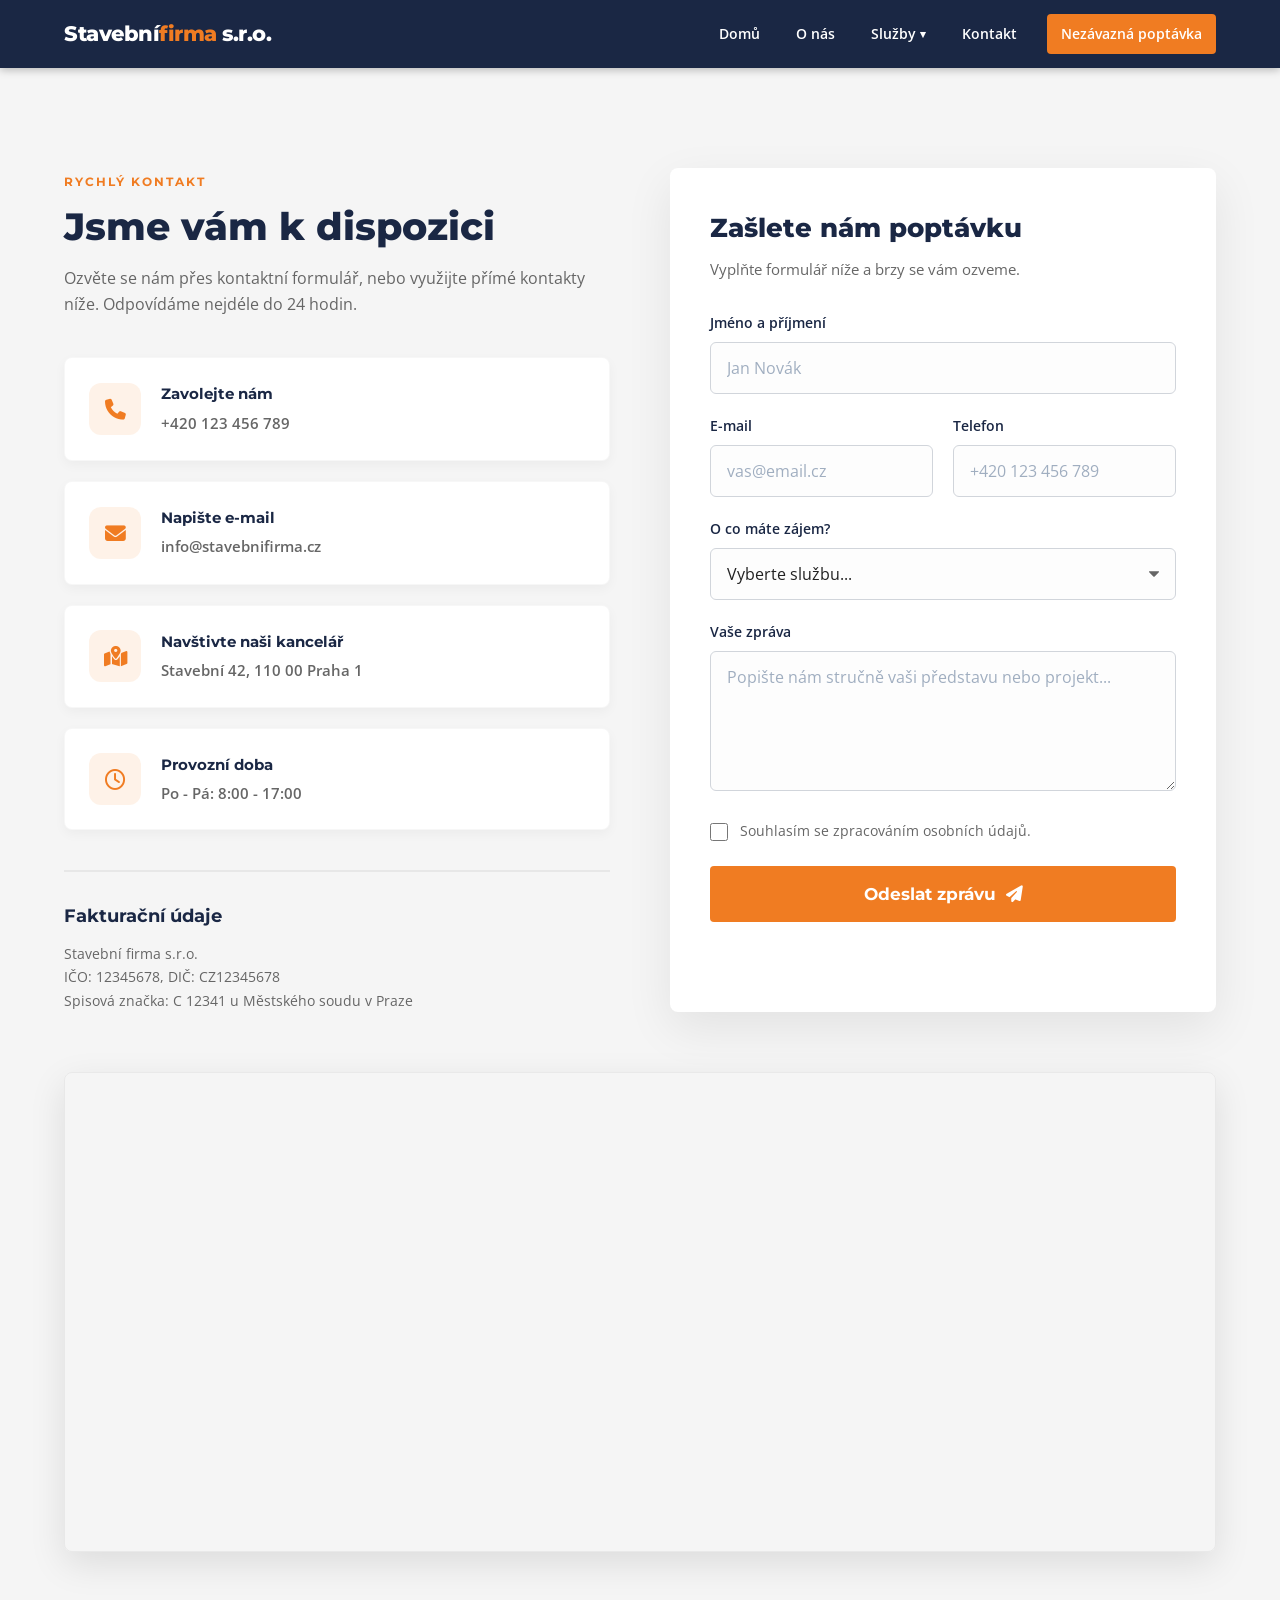
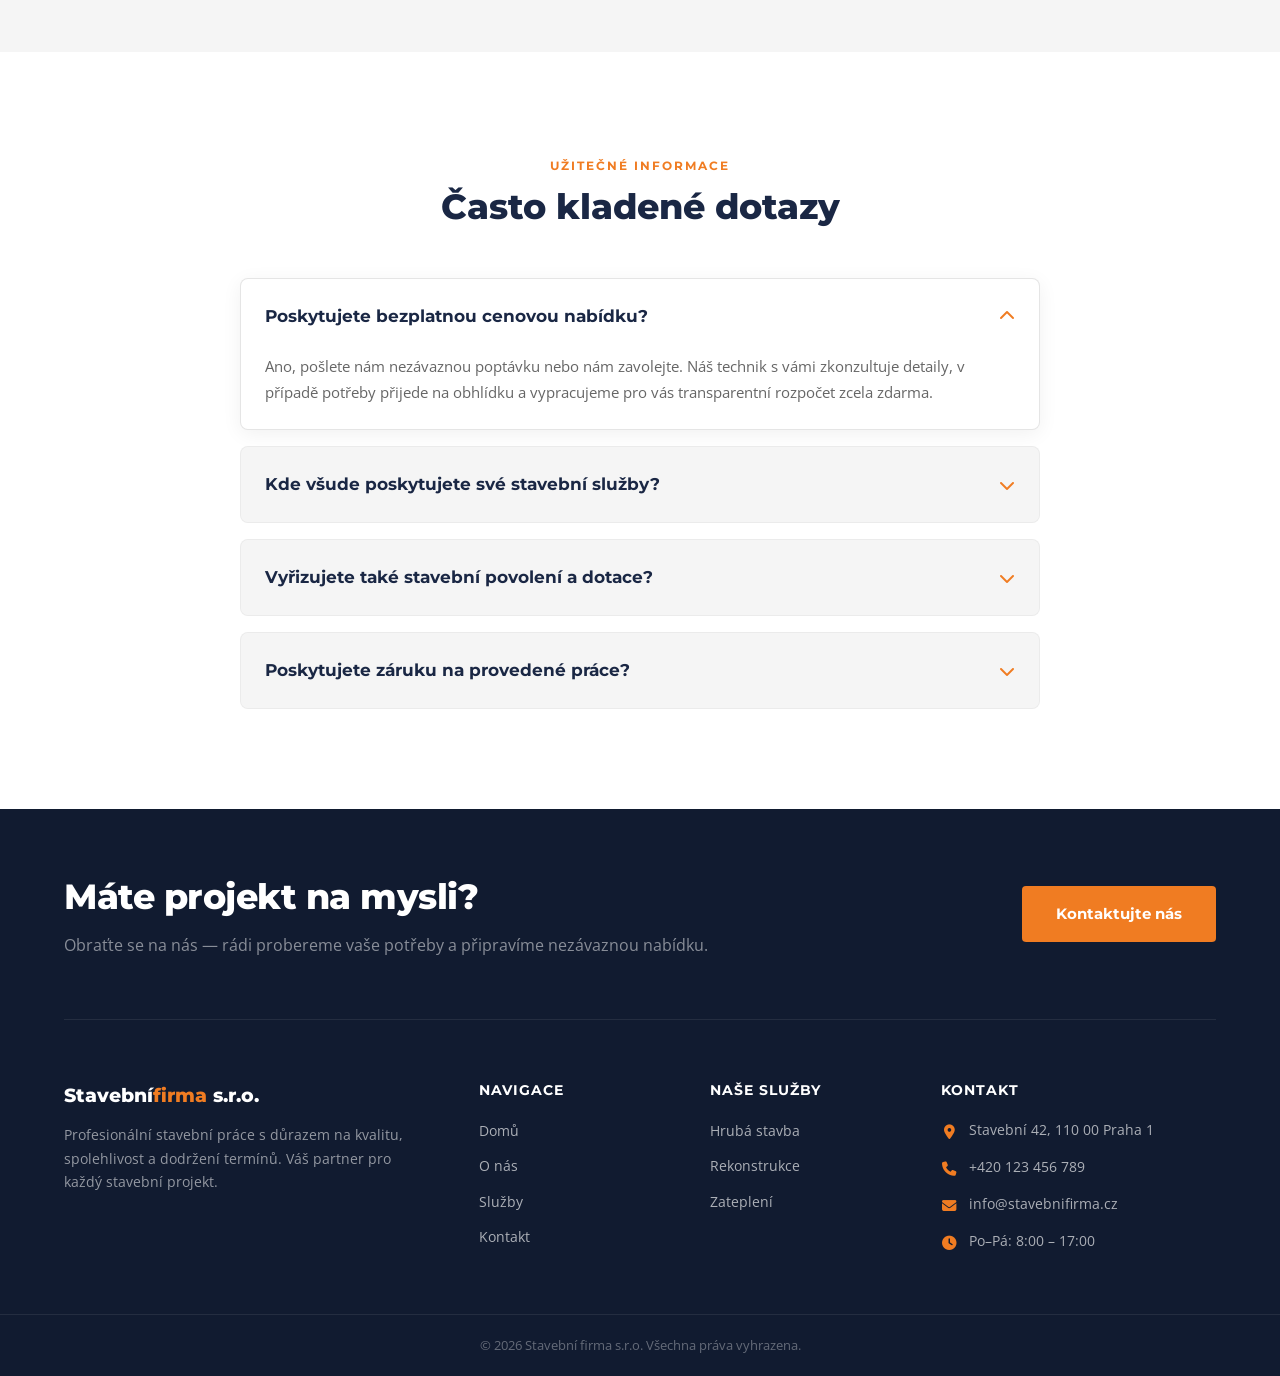
==== kontakt.html @ b1b1ef2f "first version" ====
<!DOCTYPE html>
<html lang="cs">

<head>
  <meta charset="UTF-8">
  <meta name="viewport" content="width=device-width, initial-scale=1.0">
  <title>Kontakt — Stavební firma s.r.o.</title>
  <link rel="stylesheet" href="https://cdnjs.cloudflare.com/ajax/libs/font-awesome/6.6.0/css/all.min.css">
  <link rel="stylesheet" href="https://api.ssps.cajthaml.eu/file/68f3df8a793bb6d00c5da848">
  <link rel="stylesheet" href="css/main.css">
  <link rel="stylesheet" href="css/navbar.css">
  <link rel="stylesheet" href="css/footer.css">
  <link rel="stylesheet" href="css/kontakt.css">
</head>

<body>

  <div id="navbar-placeholder"></div>


  <main>
    <section class="contact-section">
      <div class="container">
        <div class="contact-grid">

<div class="contact-info">
            <span class="section-label">Rychlý kontakt</span>
            <h2>Jsme vám k dispozici</h2>
            <p class="contact-desc">Ozvěte se nám přes kontaktní formulář, nebo využijte přímé kontakty níže. Odpovídáme nejdéle do 24 hodin.</p>
            
            <div class="contact-cards">
              <div class="contact-card">
                <div class="c-card-icon"><i class="fa-solid fa-phone"></i></div>
                <div class="c-card-text">
                  <h3>Zavolejte nám</h3>
                  <a href="tel:+420123456789">+420 123 456 789</a>
                </div>
              </div>
              
              <div class="contact-card">
                <div class="c-card-icon"><i class="fa-solid fa-envelope"></i></div>
                <div class="c-card-text">
                  <h3>Napište e-mail</h3>
                  <a href="mailto:info@stavebnifirma.cz">info@stavebnifirma.cz</a>
                </div>
              </div>
              
              <div class="contact-card">
                <div class="c-card-icon"><i class="fa-solid fa-map-location-dot"></i></div>
                <div class="c-card-text">
                  <h3>Navštivte naši kancelář</h3>
                  <p>Stavební 42, 110 00 Praha 1</p>
                </div>
              </div>
              
              <div class="contact-card">
                <div class="c-card-icon"><i class="fa-regular fa-clock"></i></div>
                <div class="c-card-text">
                  <h3>Provozní doba</h3>
                  <p>Po - Pá: 8:00 - 17:00</p>
                </div>
              </div>
            </div>

<div class="company-details">
              <h3>Fakturační údaje</h3>
              <p>Stavební firma s.r.o.</p>
              <p>IČO: 12345678, DIČ: CZ12345678</p>
              <p>Spisová značka: C 12341 u Městského soudu v Praze</p>
            </div>
          </div>

<div class="contact-form-wrap">
            <div class="form-header">
              <h3>Zašlete nám poptávku</h3>
              <p>Vyplňte formulář níže a brzy se vám ozveme.</p>
            </div>
            <form class="contact-form" action="#" method="POST">
              <div class="form-group">
                <label for="name">Jméno a příjmení</label>
                <input type="text" id="name" name="name" placeholder="Jan Novák" required>
              </div>
              
              <div class="form-row">
                <div class="form-group">
                  <label for="email">E-mail</label>
                  <input type="email" id="email" name="email" placeholder="vas@email.cz" required>
                </div>
                <div class="form-group">
                  <label for="phone">Telefon</label>
                  <input type="tel" id="phone" name="phone" placeholder="+420 123 456 789">
                </div>
              </div>
              
              <div class="form-group">
                <label for="service">O co máte zájem?</label>
                <select id="service" name="service" required>
                  <option value="" disabled selected>Vyberte službu...</option>
                  <option value="hruba-stavba">Hrubá stavba</option>
                  <option value="rekonstrukce">Rekonstrukce</option>
                  <option value="zatepleni">Zateplení nebo fasáda</option>
                  <option value="jine">Jiné / Dotaz</option>
                </select>
              </div>
              
              <div class="form-group">
                <label for="message">Vaše zpráva</label>
                <textarea id="message" name="message" rows="5" placeholder="Popište nám stručně vaši představu nebo projekt..." required></textarea>
              </div>
              
              <div class="form-checkbox">
                <input type="checkbox" id="gdpr" name="gdpr" required>
                <label for="gdpr">Souhlasím se zpracováním osobních údajů.</label>
              </div>
              
              <button type="submit" class="btn btn-accent btn-submit">
                Odeslat zprávu <i class="fa-solid fa-paper-plane"></i>
              </button>
            </form>
          </div>
          
        </div>
      </div>
    </section>

<section class="map-section">
      <div class="container container-map">
        <div class="map-wrap">
          <iframe 
            src="https://www.google.com/maps/embed?pb=!1m18!1m12!1m3!1d10237.18834854898!2d14.405739!3d50.087312!2m3!1f0!2f0!3f0!3m2!1i1024!2i768!4f13.1!3m3!1m2!1s0x470b94ef4f8c8997%3A0x42bfa2ab4f2e56ea!2sPraha%201!5e0!3m2!1scs!2scz!4v1700000000000!5m2!1scs!2scz" 
            allowfullscreen="" loading="lazy" referrerpolicy="no-referrer-when-downgrade" title="Sídlo společnosti na mapě">
          </iframe>
        </div>
      </div>
    </section>

<section class="faq-section bg-light">
      <div class="container">
        <div class="faq-header">
          <span class="section-label">Užitečné informace</span>
          <h2 class="section-title">Často kladené dotazy</h2>
        </div>
        
        <div class="faq-grid">
          <details class="faq-item" open>
            <summary class="faq-question">Poskytujete bezplatnou cenovou nabídku? <i class="fa-solid fa-chevron-down"></i></summary>
            <div class="faq-answer">
              <p>Ano, pošlete nám nezávaznou poptávku nebo nám zavolejte. Náš technik s vámi zkonzultuje detaily, v případě potřeby přijede na obhlídku a vypracujeme pro vás transparentní rozpočet zcela zdarma.</p>
            </div>
          </details>
          
          <details class="faq-item">
            <summary class="faq-question">Kde všude poskytujete své stavební služby? <i class="fa-solid fa-chevron-down"></i></summary>
            <div class="faq-answer">
              <p>I když máme sídlo na Praze 1, naše stavební čety působí primárně ve Středočeském kraji a Praze. U větších projektů, jako jsou kompletní hrubé stavby a velké rekonstrukce, však dojíždíme po celé České republice.</p>
            </div>
          </details>
          
          <details class="faq-item">
            <summary class="faq-question">Vyřizujete také stavební povolení a dotace? <i class="fa-solid fa-chevron-down"></i></summary>
            <div class="faq-answer">
              <p>Zaměřujeme se primárně na samotnou realizaci staveb. Můžeme vás však doporučit na naše prověřené partnery, kteří se specializují na projektovou dokumentaci a vyřizování dotací (jako je Nová zelená úsporám).</p>
            </div>
          </details>
          
          <details class="faq-item">
            <summary class="faq-question">Poskytujete záruku na provedené práce? <i class="fa-solid fa-chevron-down"></i></summary>
            <div class="faq-answer">
              <p>Samozřejmě. Na všechny naše stavební práce poskytujeme plnou záruku v souladu s platnou legislativou a uzavřenou smlouvou o dílo. U vybraných materiálů a systémů platí prodloužená záruka přímo od výrobců.</p>
            </div>
          </details>
        </div>
      </div>
    </section>
  </main>

  <div id="footer-placeholder"></div>

  <script src="js/components.js"></script>
</body>

</html>
---- css/main.css ----
@import url('https://fonts.googleapis.com/css2?family=Montserrat:wght@700;800&family=Open+Sans:wght@400;600&display=swap');

:root {
  --color-primary:       #1a2744;
  --color-primary-light: #243660;
  --color-accent:        #f07c22;
  --color-accent-hover:  #d96a10;
  --color-bg:            #f5f5f5;
  --color-bg-dark:       #111b30;
  --color-text:          #222222;
  --color-text-muted:    #666666;
  --color-white:         #ffffff;

  --font-heading: 'Montserrat', sans-serif;
  --font-body:    'Open Sans', sans-serif;

  --radius-sm:  4px;
  --radius:     8px;
  --shadow:     0 2px 16px rgba(0,0,0,0.10);
  --transition: 0.2s ease;

  --container:       1200px;
  --section-padding: 80px 0;
}

*, *::before, *::after { box-sizing: border-box; margin: 0; padding: 0; }

html { scroll-behavior: smooth; }

body {
  font-family: var(--font-body);
  font-size: 16px;
  line-height: 1.6;
  color: var(--color-text);
  background: var(--color-bg);
}

img { max-width: 100%; display: block; }
a   { color: inherit; text-decoration: none; }
ul  { list-style: none; }

.container {
  width: 100%;
  max-width: var(--container);
  margin-inline: auto;
  padding-inline: 24px;
}

.section { padding: var(--section-padding); }

.section-label {
  display: inline-block;
  font-family: var(--font-heading);
  font-size: 0.78rem;
  font-weight: 700;
  letter-spacing: 2px;
  text-transform: uppercase;
  color: var(--color-accent);
  margin-bottom: 10px;
}

.section-title {
  font-family: var(--font-heading);
  font-size: clamp(1.6rem, 3vw, 2.2rem);
  font-weight: 800;
  color: var(--color-primary);
  margin-bottom: 12px;
  line-height: 1.2;
}

.section-subtitle {
  color: var(--color-text-muted);
  max-width: 600px;
  margin-bottom: 48px;
  line-height: 1.7;
}

.btn {
  display: inline-block;
  padding: 14px 32px;
  border-radius: var(--radius-sm);
  font-family: var(--font-heading);
  font-size: 0.95rem;
  font-weight: 700;
  cursor: pointer;
  transition: background var(--transition), color var(--transition), border-color var(--transition), transform var(--transition);
  border: 2px solid transparent;
}
.btn:hover { transform: translateY(-1px); }

.btn-accent {
  background: var(--color-accent);
  color: var(--color-white);
}
.btn-accent:hover { background: var(--color-accent-hover); }

.btn-outline {
  background: transparent;
  border-color: var(--color-white);
  color: var(--color-white);
}
.btn-outline:hover {
  background: var(--color-white);
  color: var(--color-primary);
}

.btn-outline-dark {
  background: transparent;
  border-color: var(--color-primary);
  color: var(--color-primary);
}
.btn-outline-dark:hover {
  background: var(--color-primary);
  color: var(--color-white);
}
---- css/navbar.css ----
.navbar {
  position: sticky;
  top: 0;
  z-index: 1000;
  background: var(--color-primary);
  box-shadow: 0 2px 8px rgba(0, 0, 0, 0.25);
}

.navbar-inner {
  display: flex;
  align-items: center;
  justify-content: space-between;
  height: 68px;
}

.nav-logo {
  font-family: var(--font-heading);
  font-size: 1.3rem;
  font-weight: 800;
  color: var(--color-white);
  letter-spacing: -0.5px;
}

.nav-logo span {
  color: var(--color-accent);
}

.nav-links {
  display: flex;
  align-items: center;
  gap: 8px;
}

.nav-links>li>a {
  color: var(--color-white);
  font-size: 0.9rem;
  font-weight: 600;
  padding: 8px 14px;
  border-radius: var(--radius-sm);
  transition: color var(--transition);
}

.nav-links>li>a:hover,
.nav-links>li>a.active {
  color: var(--color-accent);
}

.btn-nav-cta {
  display: inline-block;
  background: var(--color-accent);
  color: var(--color-white);
  padding: 10px 22px;
  border-radius: var(--radius-sm);
  font-size: 0.85rem;
  font-weight: 700;
  margin-left: 8px;
  transition: all var(--transition);
  text-align: center;
}

.btn-nav-cta:hover {
  background: var(--color-accent-hover);
  transform: translateY(-1px);
  color: var(--color-white) !important;
}

.nav-dropdown {
  position: relative;
}

.nav-dropdown>a {
  display: flex;
  align-items: center;
  gap: 4px;
}

.nav-dropdown>a::after {
  content: '▾';
  font-size: 0.7rem;
  transition: transform var(--transition);
}

.nav-dropdown:hover>a::after {
  transform: rotate(180deg);
}

.dropdown-menu {
  position: absolute;
  top: calc(100% + 8px);
  left: 0;
  min-width: 200px;
  background: var(--color-primary-light);
  border-radius: var(--radius);
  box-shadow: var(--shadow);
  opacity: 0;
  visibility: hidden;
  transform: translateY(-8px);
  transition: opacity var(--transition), transform var(--transition), visibility var(--transition);
  overflow: hidden;
  list-style: none;
  padding: 0;
  margin: 0;
}

.nav-dropdown:hover .dropdown-menu {
  opacity: 1;
  visibility: visible;
  transform: translateY(0);
}

.dropdown-menu li {
  list-style: none;
}

.dropdown-menu a {
  display: block;
  padding: 12px 20px;
  border-bottom: 1px solid rgba(255, 255, 255, 0.07);
  font-size: 0.88rem;
  color: var(--color-white);
  transition: background var(--transition), color var(--transition);
}

.dropdown-menu li:last-child a {
  border-bottom: none;
}

.dropdown-menu a:hover {
  color: var(--color-accent);
}

.nav-toggle {
  display: none;
  flex-direction: column;
  justify-content: center;
  gap: 5px;
  width: 40px;
  height: 40px;
  background: none;
  border: none;
  cursor: pointer;
  padding: 4px;
}

.nav-toggle span {
  display: block;
  height: 2px;
  background: var(--color-white);
  border-radius: 2px;
  transition: transform var(--transition), opacity var(--transition);
}

@media (max-width: 768px) {
  .nav-toggle {
    display: flex;
  }

  .nav-links {
    display: none;
    position: absolute;
    top: 68px;
    left: 0;
    width: 100%;
    background: var(--color-primary-light);
    flex-direction: column;
    align-items: stretch;
    gap: 0;
    padding: 8px 0 16px;
    box-shadow: 0 4px 16px rgba(0, 0, 0, 0.2);
  }

  .nav-links.open {
    display: flex;
  }

  .nav-links>li>a {
    padding: 12px 24px;
    border-radius: 0;
    font-weight: 400;
    font-size: 0.9rem;
    display: block;
  }

  .nav-dropdown>a::after {
    display: none;
  }

  .nav-dropdown .dropdown-menu {
    position: static;
    opacity: 1;
    visibility: visible;
    transform: none;
    box-shadow: none;
    background: transparent;
    border-radius: 0;
    display: block;
  }

  .nav-dropdown .dropdown-menu a {
    padding: 12px 24px;
    font-weight: 400;
    font-size: 0.9rem;
    border-bottom: none;
    display: block;
  }

.nav-cta-li {
    padding: 16px 24px;
  }

  .btn-nav-cta {
    margin-left: 0;
    display: block;
    width: 100%;
    padding: 14px;
  }
}
---- css/footer.css ----
.footer {
  background: var(--color-bg-dark);
  color: rgba(255, 255, 255, 0.8);
  padding: 0;
  
}

.footer-cta {
  display: flex;
  align-items: center;
  justify-content: space-between;
  gap: 40px;
  padding: 60px 0;
  border-bottom: 1px solid rgba(255, 255, 255, 0.08);
  margin-bottom: 60px;
}

.footer-cta .cta-text h2 {
  font-family: var(--font-heading);
  font-size: clamp(1.5rem, 3.5vw, 2.2rem);
  font-weight: 800;
  color: var(--color-white);
  margin-bottom: 8px;
  letter-spacing: -0.5px;
}

.footer-cta .cta-text p {
  color: rgba(255, 255, 255, 0.5);
  font-size: 1rem;
}

.footer-grid {
  display: grid;
  grid-template-columns: 2fr 1fr 1fr 1.5fr;
  gap: 48px;
  padding-bottom: 48px;
}

.footer-logo {
  font-family: var(--font-heading);
  font-size: 1.2rem;
  font-weight: 800;
  color: var(--color-white);
  margin-bottom: 12px;
}

.footer-logo span {
  color: var(--color-accent);
}

.footer-tagline {
  font-size: 0.88rem;
  line-height: 1.7;
  color: rgba(255, 255, 255, 0.55);
}

.footer-col h4 {
  font-family: var(--font-heading);
  font-size: 0.85rem;
  font-weight: 700;
  text-transform: uppercase;
  letter-spacing: 1px;
  color: var(--color-white);
  margin-bottom: 16px;
}

.footer-col ul {
  display: flex;
  flex-direction: column;
  gap: 10px;
  list-style: none;
  padding: 0;
  margin: 0;
}

.footer-col ul a {
  font-size: 0.9rem;
  color: rgba(255, 255, 255, 0.65);
  transition: color var(--transition);
}

.footer-col ul a:hover {
  color: var(--color-accent);
}

.footer-contact-item {
  display: flex;
  align-items: flex-start;
  gap: 12px;
  font-size: 0.9rem;
  color: rgba(255, 255, 255, 0.65);
  margin-bottom: 12px;
}

.footer-contact-item .icon {
  color: var(--color-accent);
  flex-shrink: 0;
  width: 16px;
  text-align: center;
  margin-top: 2px;
}

.footer-bottom {
  border-top: 1px solid rgba(255, 255, 255, 0.08);
  padding: 20px 0;
  text-align: center;
  font-size: 0.82rem;
  color: rgba(255, 255, 255, 0.35);
}

@media (max-width: 900px) {
  .footer-grid {
    grid-template-columns: 1fr 1fr;
    gap: 32px;
  }

  .footer-cta {
    flex-direction: column;
    align-items: flex-start;
    gap: 32px;
    padding: 48px 0;
    margin-bottom: 48px;
  }
}

@media (max-width: 480px) {
  .footer-grid {
    grid-template-columns: 1fr;
    gap: 24px;
  }
}
---- css/kontakt.css ----
.bg-light {
  background: var(--color-bg);
}

.contact-section {
  padding: 100px 0 60px 0;
  background: var(--color-bg);
}

.contact-grid {
  display: grid;
  grid-template-columns: 1fr 1fr;
  gap: 60px;
}

.contact-info .section-label {
  display: inline-block;
  margin-bottom: 12px;
}

.contact-info h2 {
  font-family: var(--font-heading);
  font-size: clamp(1.8rem, 3vw, 2.4rem);
  font-weight: 800;
  color: var(--color-primary);
  margin-bottom: 16px;
  line-height: 1.2;
}

.contact-desc {
  color: var(--color-text-muted);
  font-size: 1rem;
  line-height: 1.6;
  margin-bottom: 40px;
}

.contact-cards {
  display: grid;
  grid-template-columns: 1fr;
  gap: 20px;
  margin-bottom: 40px;
}

.contact-card {
  background: var(--color-white);
  padding: 24px;
  border-radius: var(--radius);
  display: flex;
  align-items: center;
  gap: 20px;
  box-shadow: 0 4px 12px rgba(0,0,0,0.04);
  border: 1px solid rgba(0,0,0,0.03);
  transition: transform 0.3s ease, box-shadow 0.3s ease;
}

.contact-card:hover {
  transform: translateY(-4px);
  box-shadow: 0 16px 32px rgba(0,0,0,0.08);
}

.c-card-icon {
  width: 52px;
  height: 52px;
  min-width: 52px;
  background: rgba(240, 124, 34, 0.1);
  border-radius: 12px;
  display: flex;
  align-items: center;
  justify-content: center;
  color: var(--color-accent);
  font-size: 1.3rem;
}

.c-card-text h3 {
  font-family: var(--font-heading);
  font-size: 0.95rem;
  font-weight: 700;
  color: var(--color-primary);
  margin-bottom: 4px;
}

.c-card-text p, .c-card-text a {
  font-size: 0.95rem;
  color: var(--color-text-muted);
  font-weight: 600;
  transition: color var(--transition);
}

.c-card-text a:hover {
  color: var(--color-accent);
}

.company-details {
  border-top: 2px solid rgba(0,0,0,0.06);
  padding-top: 30px;
}

.company-details h3 {
  font-family: var(--font-heading);
  font-size: 1.1rem;
  font-weight: 700;
  color: var(--color-primary);
  margin-bottom: 12px;
}

.company-details p {
  color: var(--color-text-muted);
  font-size: 0.9rem;
  line-height: 1.6;
}

.contact-form-wrap {
  background: var(--color-white);
  padding: 40px;
  border-radius: var(--radius);
  box-shadow: 0 16px 48px rgba(0,0,0,0.08);
}

.form-header {
  margin-bottom: 30px;
}

.form-header h3 {
  font-family: var(--font-heading);
  font-size: 1.6rem;
  font-weight: 800;
  color: var(--color-primary);
  margin-bottom: 8px;
}

.form-header p {
  color: var(--color-text-muted);
  font-size: 0.95rem;
}

.form-group {
  margin-bottom: 20px;
}

.form-row {
  display: grid;
  grid-template-columns: 1fr 1fr;
  gap: 20px;
}

label {
  display: block;
  font-weight: 600;
  font-size: 0.9rem;
  color: var(--color-primary);
  margin-bottom: 8px;
}

input[type="text"],
input[type="email"],
input[type="tel"],
select,
textarea {
  width: 100%;
  padding: 14px 16px;
  border: 1px solid #d1d5db;
  border-radius: 6px;
  font-family: var(--font-body);
  font-size: 1rem;
  color: var(--color-text);
  background: #fdfdfd;
  transition: border-color var(--transition), box-shadow var(--transition);
}

input:focus,
select:focus,
textarea:focus {
  outline: none;
  border-color: var(--color-accent);
  box-shadow: 0 0 0 4px rgba(240, 124, 34, 0.15);
  background: var(--color-white);
}

select {
  cursor: pointer;
  appearance: none;
  background-image: url("data:image/svg+xml;charset=US-ASCII,%3Csvg%20xmlns%3D%22http%3A%2F%2Fwww.w3.org%2F2000%2Fsvg%22%20width%3D%22292.4%22%20height%3D%22292.4%22%3E%3Cpath%20fill%3D%22%23666666%22%20d%3D%22M287%2069.4a17.6%2017.6%200%200%200-13-5.4H18.4c-5%200-9.3%201.8-12.9%205.4A17.6%2017.6%200%200%200%200%2082.2c0%205%201.8%209.3%205.4%2012.9l128%20127.9c3.6%203.6%207.8%205.4%2012.8%205.4s9.2-1.8%2012.8-5.4L287%2095c3.5-3.5%205.4-7.8%205.4-12.8%200-5-1.9-9.2-5.5-12.8z%22%2F%3E%3C%2Fsvg%3E");
  background-repeat: no-repeat;
  background-position: right 16px top 50%;
  background-size: 10px auto;
}

textarea {
  resize: vertical;
}

::placeholder {
  color: #a0aec0;
}

.form-checkbox {
  display: flex;
  align-items: flex-start;
  gap: 12px;
  margin-bottom: 24px;
}

.form-checkbox input[type="checkbox"] {
  margin-top: 4px;
  width: 18px;
  height: 18px;
  accent-color: var(--color-accent);
  cursor: pointer;
}

.form-checkbox label {
  font-weight: 400;
  font-size: 0.9rem;
  color: var(--color-text-muted);
  cursor: pointer;
  margin-bottom: 0;
}

.btn-submit {
  width: 100%;
  display: flex;
  justify-content: center;
  align-items: center;
  gap: 10px;
  font-size: 1.05rem;
  padding: 16px;
}

@media (max-width: 900px) {
  .contact-grid {
    grid-template-columns: 1fr;
    gap: 40px;
  }
}

@media (max-width: 600px) {
  .form-row {
    grid-template-columns: 1fr;
  }
  
  .contact-form-wrap {
    padding: 30px 20px;
  }
}

.map-section {
  padding-bottom: 100px;
  background: var(--color-bg);
}

.map-wrap {
  width: 100%;
  height: 480px;
  border-radius: var(--radius);
  overflow: hidden;
  box-shadow: 0 12px 36px rgba(0,0,0,0.1);
  border: 1px solid rgba(0,0,0,0.05);
}

.map-wrap iframe {
  width: 100%;
  height: 100%;
  border: none;
  display: block;
}

.faq-section {
  padding: 100px 0;
  background: var(--color-white);
}

.faq-header {
  text-align: center;
  margin-bottom: 50px;
}

.faq-grid {
  max-width: 800px;
  margin: 0 auto;
  display: flex;
  flex-direction: column;
  gap: 16px;
}

.faq-item {
  background: var(--color-bg);
  border-radius: var(--radius);
  border: 1px solid rgba(0,0,0,0.04);
  overflow: hidden;
  transition: background 0.3s ease;
}

.faq-question {
  display: flex;
  justify-content: space-between;
  align-items: center;
  padding: 24px;
  font-family: var(--font-heading);
  font-weight: 700;
  font-size: 1.05rem;
  color: var(--color-primary);
  cursor: pointer;
  list-style: none; 
  user-select: none;
}

.faq-question::-webkit-details-marker {
  display: none;
}

.faq-question i {
  color: var(--color-accent);
  transition: transform 0.3s ease;
  font-size: 1rem;
}

.faq-item[open] .faq-question i {
  transform: rotate(180deg);
}

.faq-item[open] {
  background: var(--color-white);
  box-shadow: 0 4px 20px rgba(0,0,0,0.06);
  border-color: rgba(0,0,0,0.1);
}

.faq-answer {
  padding: 0 24px 24px 24px;
  color: var(--color-text-muted);
  line-height: 1.7;
  font-size: 0.95rem;
  animation: fadeIn 0.4s ease;
}

@keyframes fadeIn {
  from { opacity: 0; transform: translateY(-5px); }
  to { opacity: 1; transform: translateY(0); }
}
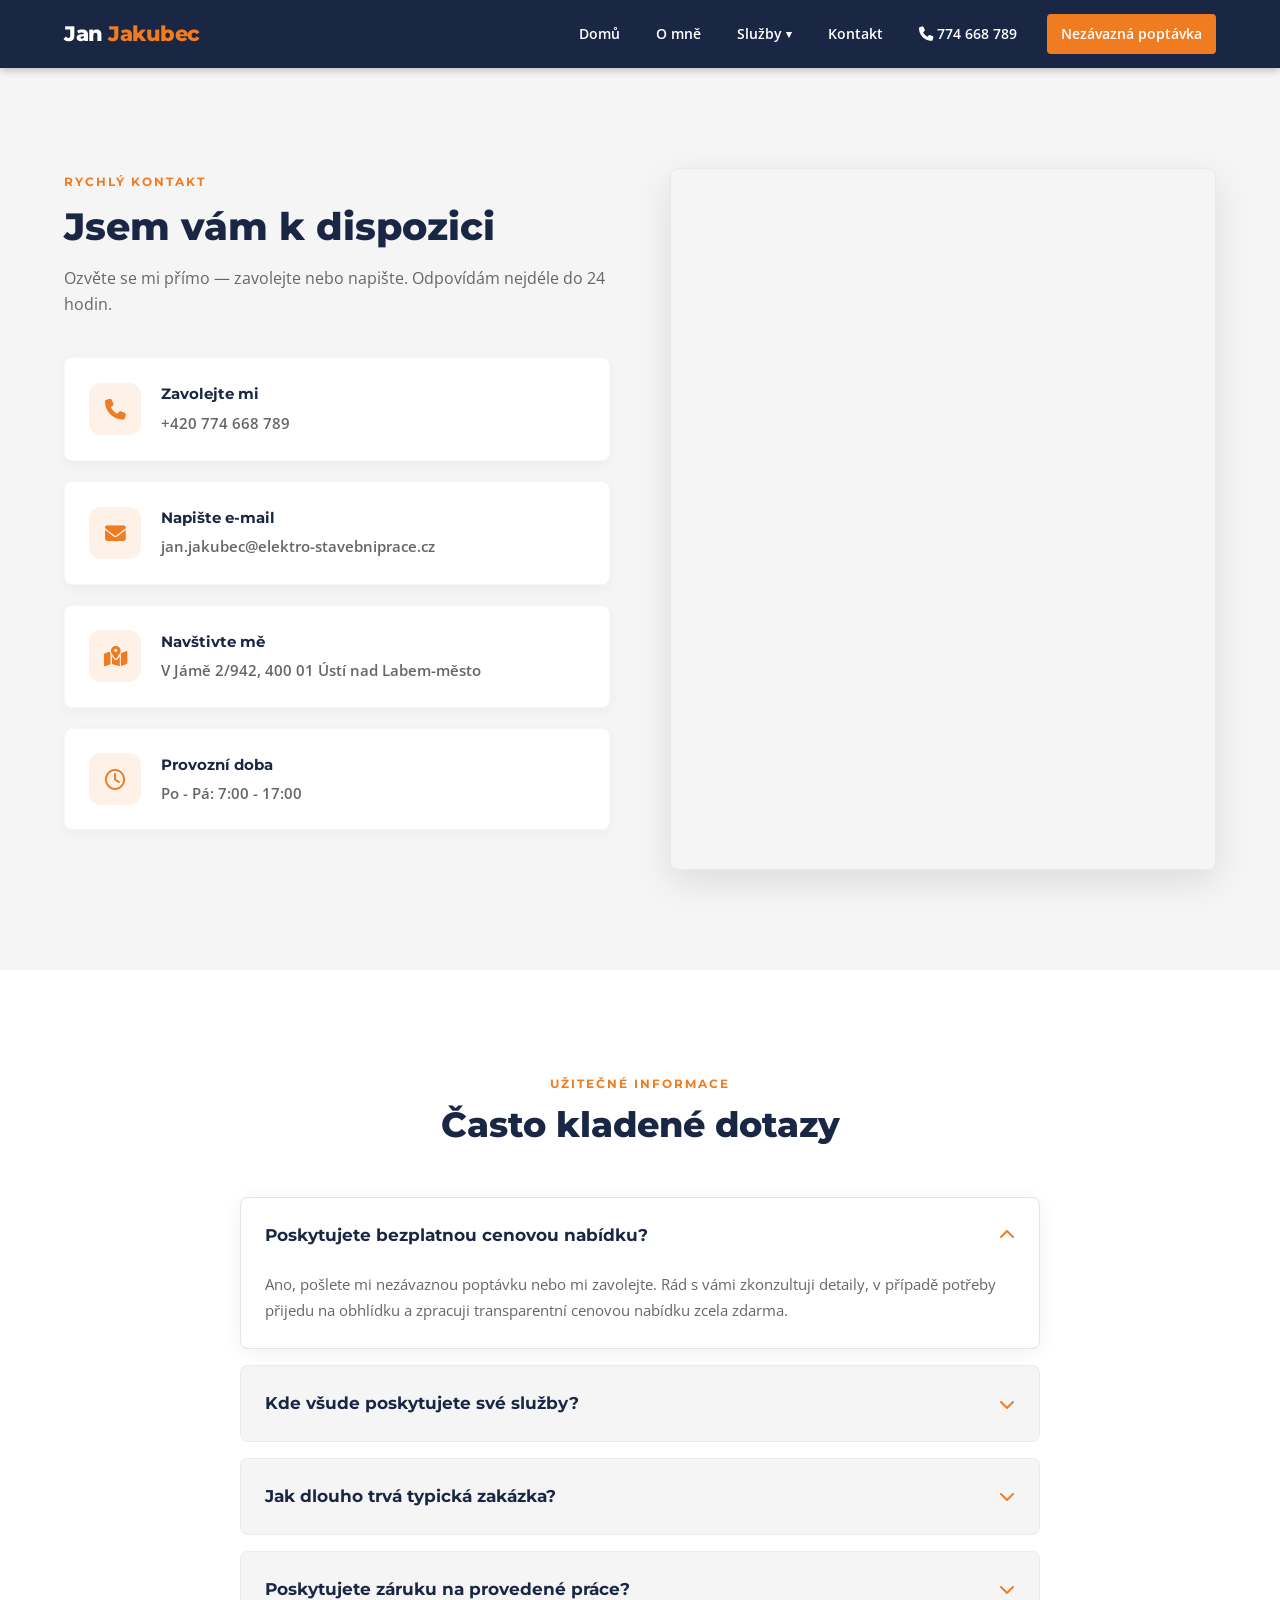
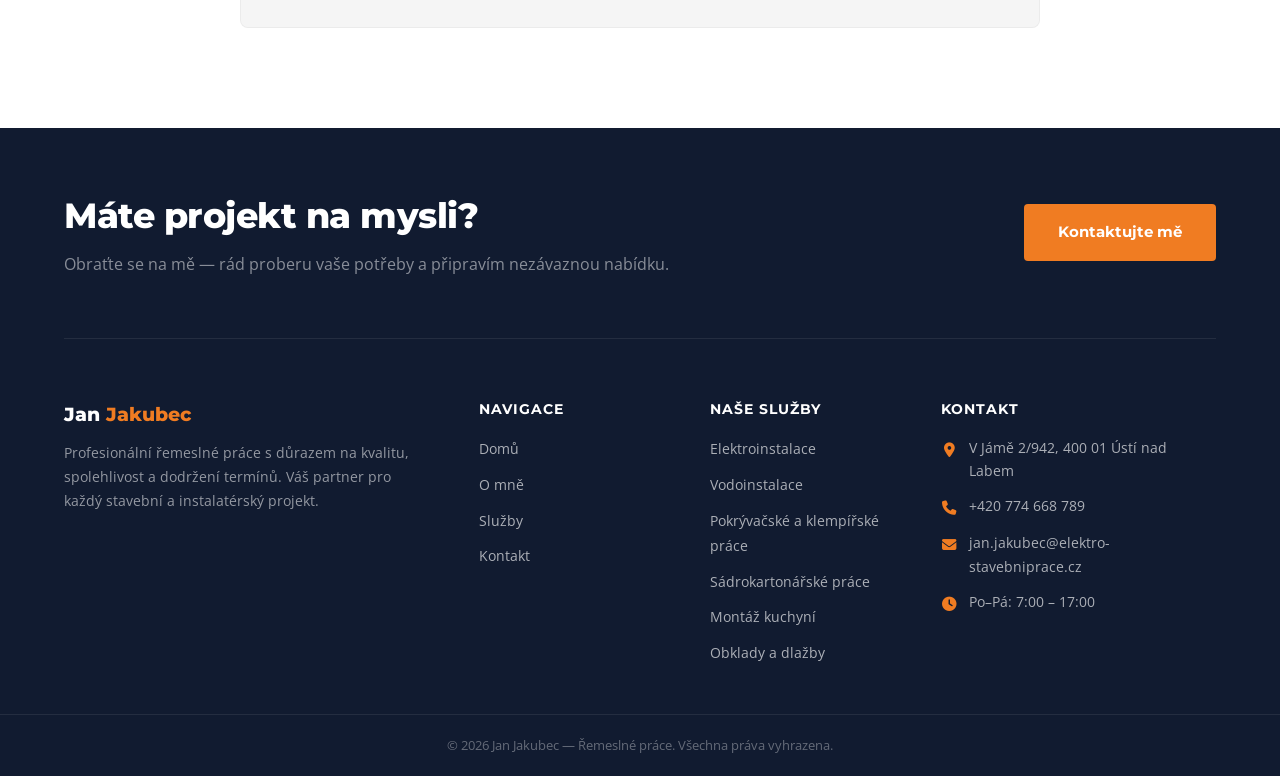
==== commit bebd789a: "his actual services and contact informations + sitemap.xml and robots.txt - ready for first indexing" ====
--- a/kontakt.html
+++ b/kontakt.html
@@ -4,7 +4,7 @@
 <head>
   <meta charset="UTF-8">
   <meta name="viewport" content="width=device-width, initial-scale=1.0">
-  <title>Kontakt — Stavební firma s.r.o.</title>
+  <title>Kontakt — Jan Jakubec</title>
   <link rel="stylesheet" href="https://cdnjs.cloudflare.com/ajax/libs/font-awesome/6.6.0/css/all.min.css">
   <link rel="stylesheet" href="https://api.ssps.cajthaml.eu/file/68f3df8a793bb6d00c5da848">
   <link rel="stylesheet" href="css/main.css">
@@ -23,17 +23,17 @@
       <div class="container">
         <div class="contact-grid">
 
-<div class="contact-info">
+          <div class="contact-info">
             <span class="section-label">Rychlý kontakt</span>
-            <h2>Jsme vám k dispozici</h2>
-            <p class="contact-desc">Ozvěte se nám přes kontaktní formulář, nebo využijte přímé kontakty níže. Odpovídáme nejdéle do 24 hodin.</p>
+            <h2>Jsem vám k dispozici</h2>
+            <p class="contact-desc">Ozvěte se mi přímo — zavolejte nebo napište. Odpovídám nejdéle do 24 hodin.</p>
             
             <div class="contact-cards">
               <div class="contact-card">
                 <div class="c-card-icon"><i class="fa-solid fa-phone"></i></div>
                 <div class="c-card-text">
-                  <h3>Zavolejte nám</h3>
-                  <a href="tel:+420123456789">+420 123 456 789</a>
+                  <h3>Zavolejte mi</h3>
+                  <a href="tel:+420774668789">+420 774 668 789</a>
                 </div>
               </div>
               
@@ -41,15 +41,15 @@
                 <div class="c-card-icon"><i class="fa-solid fa-envelope"></i></div>
                 <div class="c-card-text">
                   <h3>Napište e-mail</h3>
-                  <a href="mailto:info@stavebnifirma.cz">info@stavebnifirma.cz</a>
+                  <a href="mailto:jan.jakubec@elektro-stavebniprace.cz">jan.jakubec@elektro-stavebniprace.cz</a>
                 </div>
               </div>
               
               <div class="contact-card">
                 <div class="c-card-icon"><i class="fa-solid fa-map-location-dot"></i></div>
                 <div class="c-card-text">
-                  <h3>Navštivte naši kancelář</h3>
-                  <p>Stavební 42, 110 00 Praha 1</p>
+                  <h3>Navštivte mě</h3>
+                  <p>V Jámě 2/942, 400 01 Ústí nad Labem-město</p>
                 </div>
               </div>
               
@@ -57,79 +57,20 @@
                 <div class="c-card-icon"><i class="fa-regular fa-clock"></i></div>
                 <div class="c-card-text">
                   <h3>Provozní doba</h3>
-                  <p>Po - Pá: 8:00 - 17:00</p>
+                  <p>Po - Pá: 7:00 - 17:00</p>
                 </div>
               </div>
             </div>
 
-<div class="company-details">
-              <h3>Fakturační údaje</h3>
-              <p>Stavební firma s.r.o.</p>
-              <p>IČO: 12345678, DIČ: CZ12345678</p>
-              <p>Spisová značka: C 12341 u Městského soudu v Praze</p>
-            </div>
           </div>
 
-<div class="contact-form-wrap">
-            <div class="form-header">
-              <h3>Zašlete nám poptávku</h3>
-              <p>Vyplňte formulář níže a brzy se vám ozveme.</p>
-            </div>
-            <form class="contact-form" action="#" method="POST">
-              <div class="form-group">
-                <label for="name">Jméno a příjmení</label>
-                <input type="text" id="name" name="name" placeholder="Jan Novák" required>
-              </div>
-              
-              <div class="form-row">
-                <div class="form-group">
-                  <label for="email">E-mail</label>
-                  <input type="email" id="email" name="email" placeholder="vas@email.cz" required>
-                </div>
-                <div class="form-group">
-                  <label for="phone">Telefon</label>
-                  <input type="tel" id="phone" name="phone" placeholder="+420 123 456 789">
-                </div>
-              </div>
-              
-              <div class="form-group">
-                <label for="service">O co máte zájem?</label>
-                <select id="service" name="service" required>
-                  <option value="" disabled selected>Vyberte službu...</option>
-                  <option value="hruba-stavba">Hrubá stavba</option>
-                  <option value="rekonstrukce">Rekonstrukce</option>
-                  <option value="zatepleni">Zateplení nebo fasáda</option>
-                  <option value="jine">Jiné / Dotaz</option>
-                </select>
-              </div>
-              
-              <div class="form-group">
-                <label for="message">Vaše zpráva</label>
-                <textarea id="message" name="message" rows="5" placeholder="Popište nám stručně vaši představu nebo projekt..." required></textarea>
-              </div>
-              
-              <div class="form-checkbox">
-                <input type="checkbox" id="gdpr" name="gdpr" required>
-                <label for="gdpr">Souhlasím se zpracováním osobních údajů.</label>
-              </div>
-              
-              <button type="submit" class="btn btn-accent btn-submit">
-                Odeslat zprávu <i class="fa-solid fa-paper-plane"></i>
-              </button>
-            </form>
+          <div class="map-wrap">
+            <iframe
+              src="https://www.google.com/maps/embed?pb=!1m18!1m12!1m3!1d2532.8!2d14.0322!3d50.6607!2m3!1f0!2f0!3f0!3m2!1i1024!2i768!4f13.1!3m3!1m2!1s0x470e39b8518e7b7b%3A0x400af0f6614e730!2zw5NzdMOtIG5hZCBMYWJlbQ!5e0!3m2!1scs!2scz!4v1700000000000!5m2!1scs!2scz"
+              allowfullscreen="" loading="lazy" referrerpolicy="no-referrer-when-downgrade" title="Poloha na mapě">
+            </iframe>
           </div>
-          
-        </div>
-      </div>
-    </section>
 
-<section class="map-section">
-      <div class="container container-map">
-        <div class="map-wrap">
-          <iframe 
-            src="https://www.google.com/maps/embed?pb=!1m18!1m12!1m3!1d10237.18834854898!2d14.405739!3d50.087312!2m3!1f0!2f0!3f0!3m2!1i1024!2i768!4f13.1!3m3!1m2!1s0x470b94ef4f8c8997%3A0x42bfa2ab4f2e56ea!2sPraha%201!5e0!3m2!1scs!2scz!4v1700000000000!5m2!1scs!2scz" 
-            allowfullscreen="" loading="lazy" referrerpolicy="no-referrer-when-downgrade" title="Sídlo společnosti na mapě">
-          </iframe>
         </div>
       </div>
     </section>
@@ -145,28 +86,28 @@
           <details class="faq-item" open>
             <summary class="faq-question">Poskytujete bezplatnou cenovou nabídku? <i class="fa-solid fa-chevron-down"></i></summary>
             <div class="faq-answer">
-              <p>Ano, pošlete nám nezávaznou poptávku nebo nám zavolejte. Náš technik s vámi zkonzultuje detaily, v případě potřeby přijede na obhlídku a vypracujeme pro vás transparentní rozpočet zcela zdarma.</p>
+              <p>Ano, pošlete mi nezávaznou poptávku nebo mi zavolejte. Rád s vámi zkonzultuji detaily, v případě potřeby přijedu na obhlídku a zpracuji transparentní cenovou nabídku zcela zdarma.</p>
             </div>
           </details>
           
           <details class="faq-item">
-            <summary class="faq-question">Kde všude poskytujete své stavební služby? <i class="fa-solid fa-chevron-down"></i></summary>
+            <summary class="faq-question">Kde všude poskytujete své služby? <i class="fa-solid fa-chevron-down"></i></summary>
             <div class="faq-answer">
-              <p>I když máme sídlo na Praze 1, naše stavební čety působí primárně ve Středočeském kraji a Praze. U větších projektů, jako jsou kompletní hrubé stavby a velké rekonstrukce, však dojíždíme po celé České republice.</p>
+              <p>Působím primárně v Ústí nad Labem a okolí — Teplice, Děčín, Litoměřice a celý Ústecký kraj. U větších zakázek jsem schopen dojíždět i do vzdálenějších lokalit po domluvě.</p>
             </div>
           </details>
           
           <details class="faq-item">
-            <summary class="faq-question">Vyřizujete také stavební povolení a dotace? <i class="fa-solid fa-chevron-down"></i></summary>
+            <summary class="faq-question">Jak dlouho trvá typická zakázka? <i class="fa-solid fa-chevron-down"></i></summary>
             <div class="faq-answer">
-              <p>Zaměřujeme se primárně na samotnou realizaci staveb. Můžeme vás však doporučit na naše prověřené partnery, kteří se specializují na projektovou dokumentaci a vyřizování dotací (jako je Nová zelená úsporám).</p>
+              <p>Doba realizace závisí na rozsahu prací. Drobné opravy zvládnu za jeden den, kompletní elektroinstalace nebo vodoinstalace v bytě obvykle trvá 3–7 dní. Přesný harmonogram vám vždy sdělím předem.</p>
             </div>
           </details>
           
           <details class="faq-item">
             <summary class="faq-question">Poskytujete záruku na provedené práce? <i class="fa-solid fa-chevron-down"></i></summary>
             <div class="faq-answer">
-              <p>Samozřejmě. Na všechny naše stavební práce poskytujeme plnou záruku v souladu s platnou legislativou a uzavřenou smlouvou o dílo. U vybraných materiálů a systémů platí prodloužená záruka přímo od výrobců.</p>
+              <p>Samozřejmě. Na všechny provedené práce poskytuji plnou záruku v souladu s platnou legislativou. U vybraných materiálů platí prodloužená záruka přímo od výrobců.</p>
             </div>
           </details>
         </div>
@@ -180,4 +121,3 @@
 </body>
 
 </html>
-
--- a/css/kontakt.css
+++ b/css/kontakt.css
@@ -4,7 +4,7 @@
 }
 
 .contact-section {
-  padding: 100px 0 60px 0;
+  padding: 100px 0;
   background: var(--color-bg);
 }
 
@@ -12,6 +12,7 @@
   display: grid;
   grid-template-columns: 1fr 1fr;
   gap: 60px;
+  align-items: stretch;
 }
 
 .contact-info .section-label {
@@ -110,121 +111,21 @@
   line-height: 1.6;
 }
 
-.contact-form-wrap {
-  background: var(--color-white);
-  padding: 40px;
+/* Map sits directly in the grid as the right column */
+.contact-grid .map-wrap {
+  width: 100%;
+  min-height: 480px;
   border-radius: var(--radius);
-  box-shadow: 0 16px 48px rgba(0,0,0,0.08);
-}
-
-.form-header {
-  margin-bottom: 30px;
-}
-
-.form-header h3 {
-  font-family: var(--font-heading);
-  font-size: 1.6rem;
-  font-weight: 800;
-  color: var(--color-primary);
-  margin-bottom: 8px;
-}
-
-.form-header p {
-  color: var(--color-text-muted);
-  font-size: 0.95rem;
-}
-
-.form-group {
-  margin-bottom: 20px;
-}
-
-.form-row {
-  display: grid;
-  grid-template-columns: 1fr 1fr;
-  gap: 20px;
-}
-
-label {
+  overflow: hidden;
+  box-shadow: 0 12px 36px rgba(0,0,0,0.1);
+  border: 1px solid rgba(0,0,0,0.05);
+}
+
+.contact-grid .map-wrap iframe {
+  width: 100%;
+  height: 100%;
+  border: none;
   display: block;
-  font-weight: 600;
-  font-size: 0.9rem;
-  color: var(--color-primary);
-  margin-bottom: 8px;
-}
-
-input[type="text"],
-input[type="email"],
-input[type="tel"],
-select,
-textarea {
-  width: 100%;
-  padding: 14px 16px;
-  border: 1px solid #d1d5db;
-  border-radius: 6px;
-  font-family: var(--font-body);
-  font-size: 1rem;
-  color: var(--color-text);
-  background: #fdfdfd;
-  transition: border-color var(--transition), box-shadow var(--transition);
-}
-
-input:focus,
-select:focus,
-textarea:focus {
-  outline: none;
-  border-color: var(--color-accent);
-  box-shadow: 0 0 0 4px rgba(240, 124, 34, 0.15);
-  background: var(--color-white);
-}
-
-select {
-  cursor: pointer;
-  appearance: none;
-  background-image: url("data:image/svg+xml;charset=US-ASCII,%3Csvg%20xmlns%3D%22http%3A%2F%2Fwww.w3.org%2F2000%2Fsvg%22%20width%3D%22292.4%22%20height%3D%22292.4%22%3E%3Cpath%20fill%3D%22%23666666%22%20d%3D%22M287%2069.4a17.6%2017.6%200%200%200-13-5.4H18.4c-5%200-9.3%201.8-12.9%205.4A17.6%2017.6%200%200%200%200%2082.2c0%205%201.8%209.3%205.4%2012.9l128%20127.9c3.6%203.6%207.8%205.4%2012.8%205.4s9.2-1.8%2012.8-5.4L287%2095c3.5-3.5%205.4-7.8%205.4-12.8%200-5-1.9-9.2-5.5-12.8z%22%2F%3E%3C%2Fsvg%3E");
-  background-repeat: no-repeat;
-  background-position: right 16px top 50%;
-  background-size: 10px auto;
-}
-
-textarea {
-  resize: vertical;
-}
-
-::placeholder {
-  color: #a0aec0;
-}
-
-.form-checkbox {
-  display: flex;
-  align-items: flex-start;
-  gap: 12px;
-  margin-bottom: 24px;
-}
-
-.form-checkbox input[type="checkbox"] {
-  margin-top: 4px;
-  width: 18px;
-  height: 18px;
-  accent-color: var(--color-accent);
-  cursor: pointer;
-}
-
-.form-checkbox label {
-  font-weight: 400;
-  font-size: 0.9rem;
-  color: var(--color-text-muted);
-  cursor: pointer;
-  margin-bottom: 0;
-}
-
-.btn-submit {
-  width: 100%;
-  display: flex;
-  justify-content: center;
-  align-items: center;
-  gap: 10px;
-  font-size: 1.05rem;
-  padding: 16px;
 }
 
 @media (max-width: 900px) {
@@ -232,37 +133,10 @@
     grid-template-columns: 1fr;
     gap: 40px;
   }
-}
-
-@media (max-width: 600px) {
-  .form-row {
-    grid-template-columns: 1fr;
+
+  .contact-grid .map-wrap {
+    min-height: 360px;
   }
-  
-  .contact-form-wrap {
-    padding: 30px 20px;
-  }
-}
-
-.map-section {
-  padding-bottom: 100px;
-  background: var(--color-bg);
-}
-
-.map-wrap {
-  width: 100%;
-  height: 480px;
-  border-radius: var(--radius);
-  overflow: hidden;
-  box-shadow: 0 12px 36px rgba(0,0,0,0.1);
-  border: 1px solid rgba(0,0,0,0.05);
-}
-
-.map-wrap iframe {
-  width: 100%;
-  height: 100%;
-  border: none;
-  display: block;
 }
 
 .faq-section {
@@ -337,4 +211,3 @@
   from { opacity: 0; transform: translateY(-5px); }
   to { opacity: 1; transform: translateY(0); }
 }
-
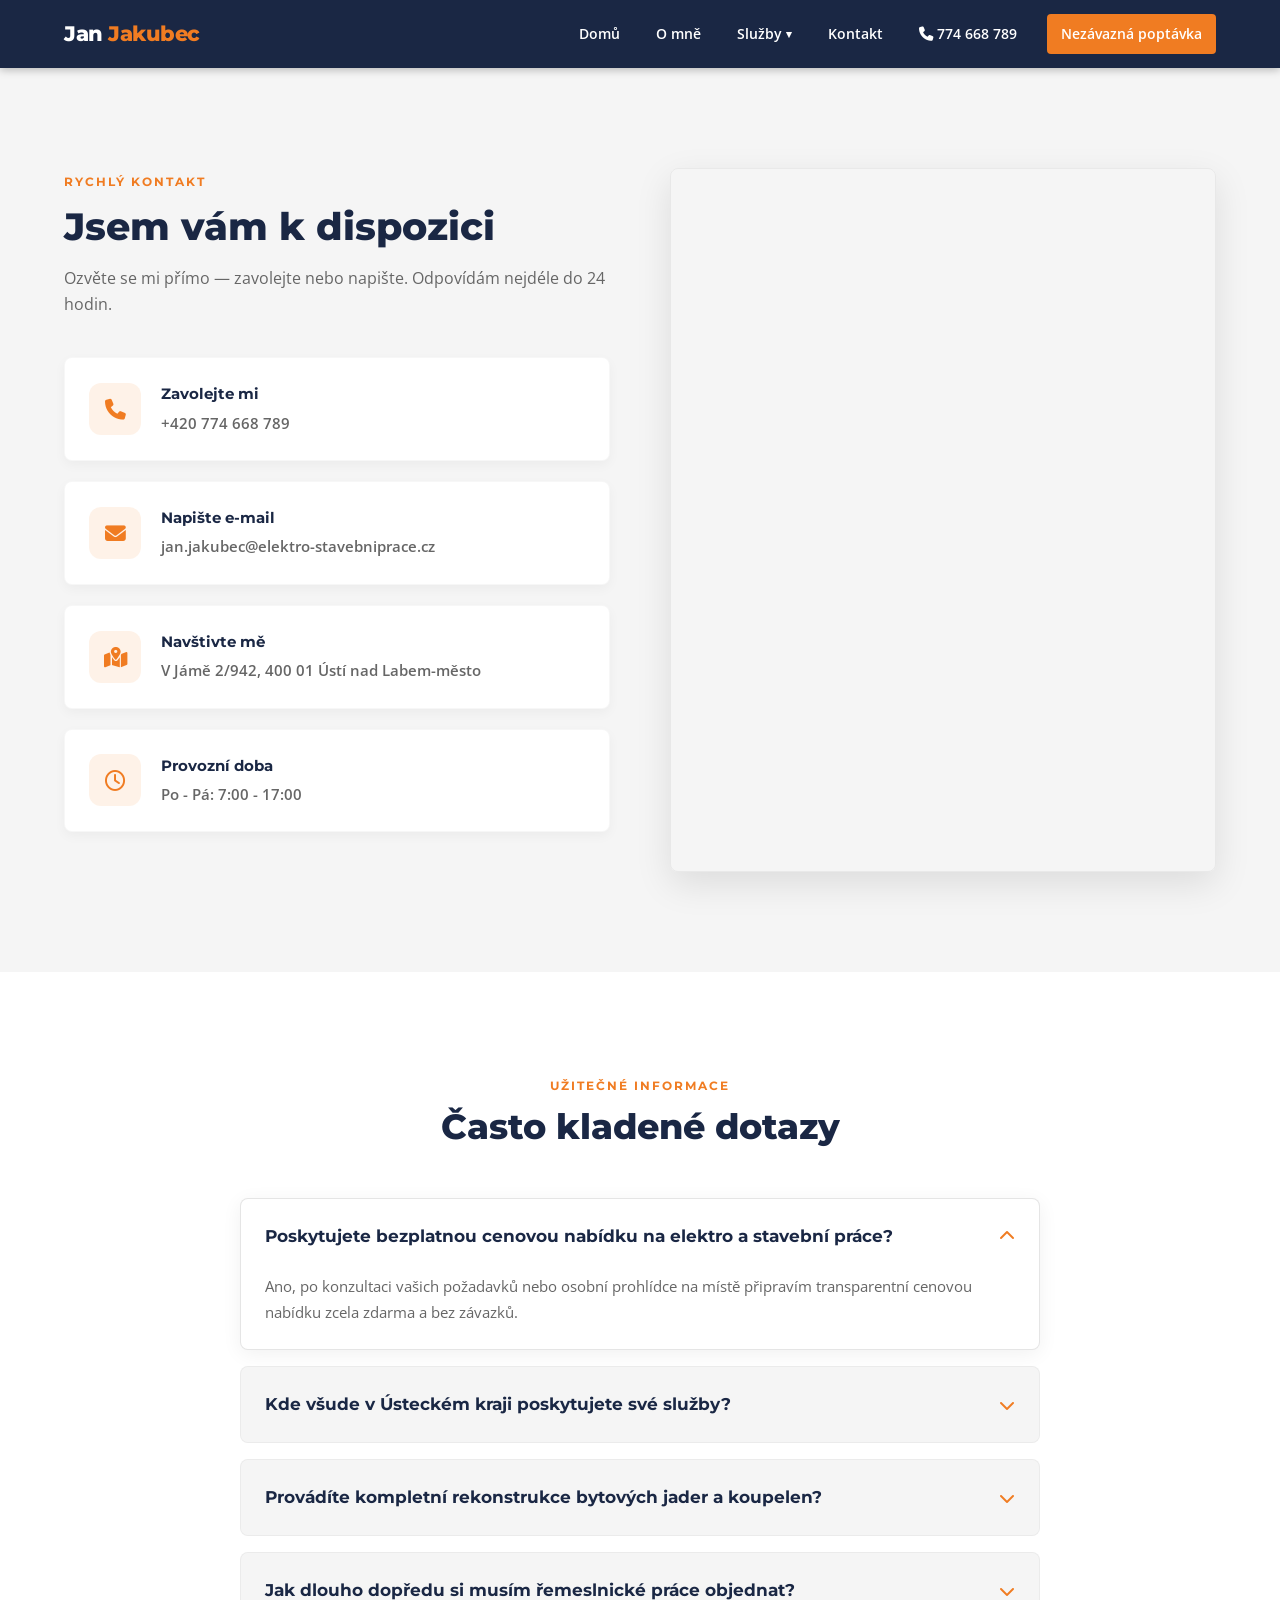
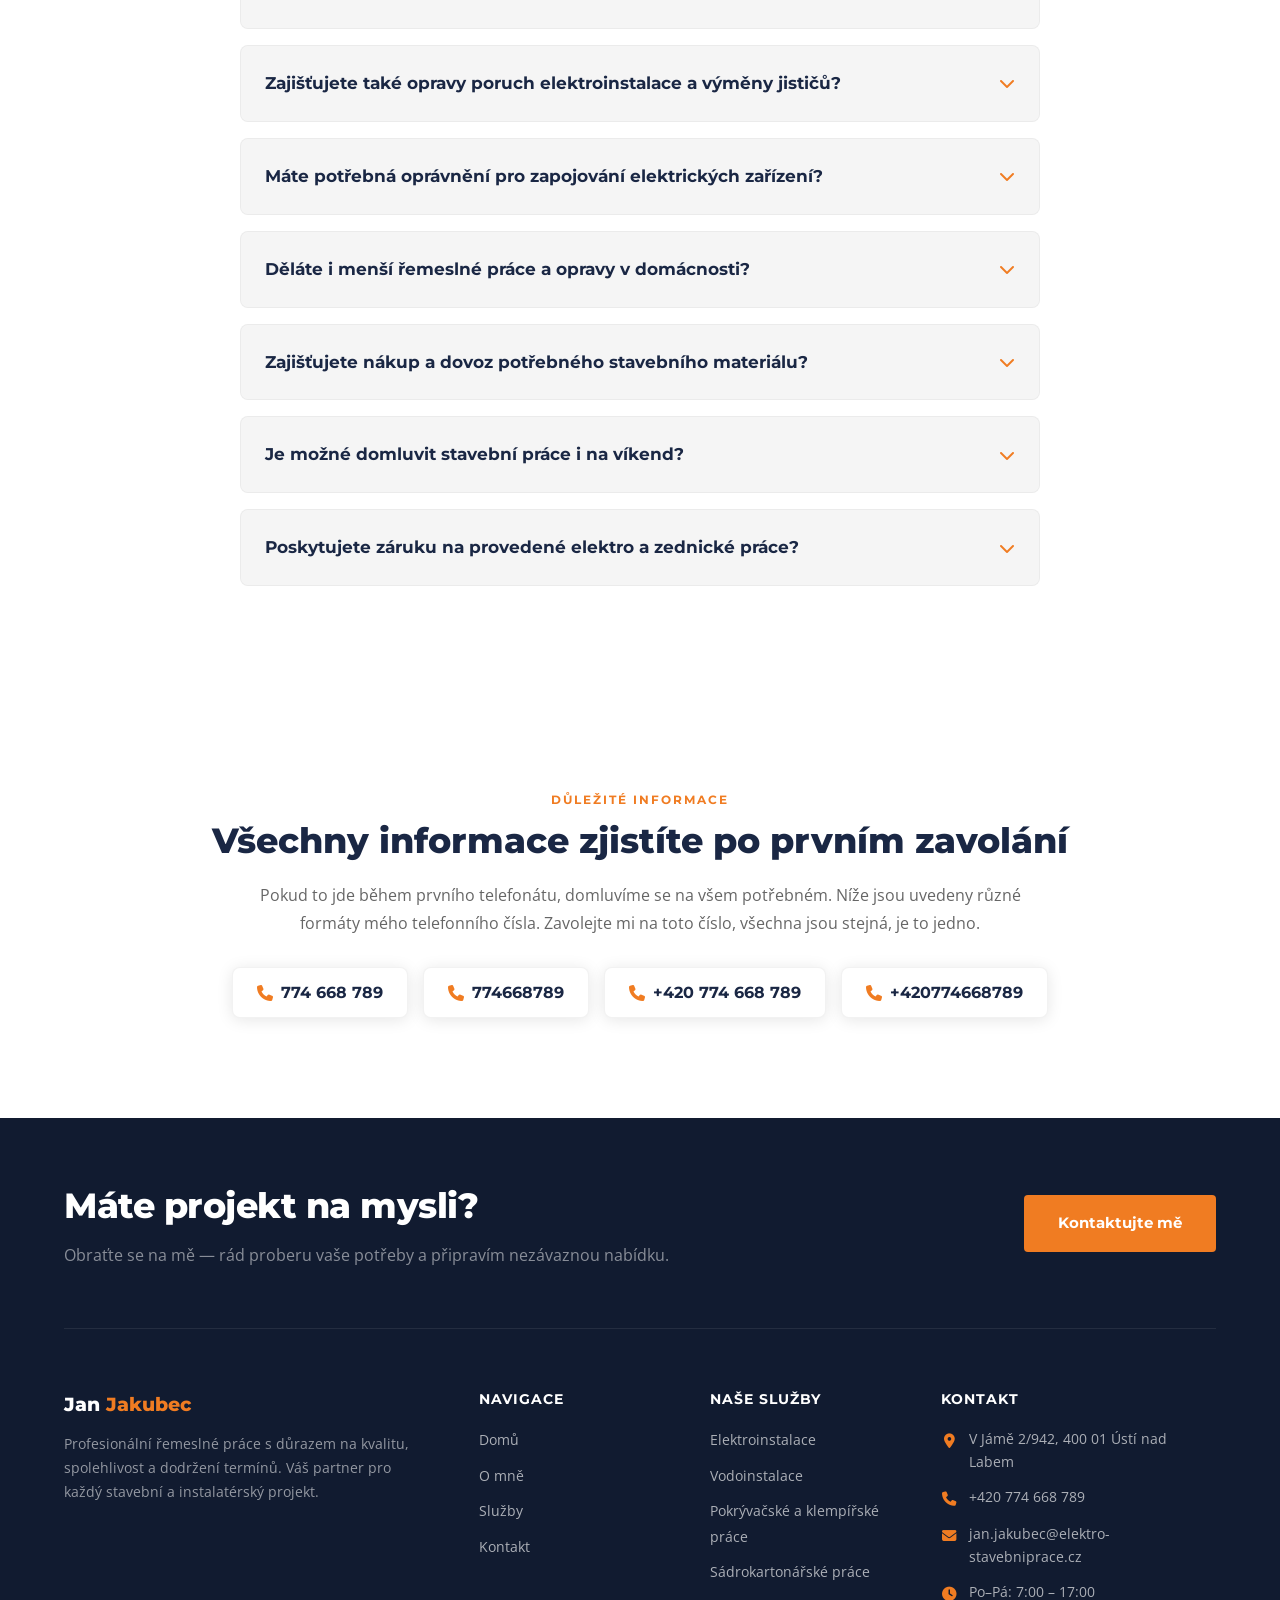
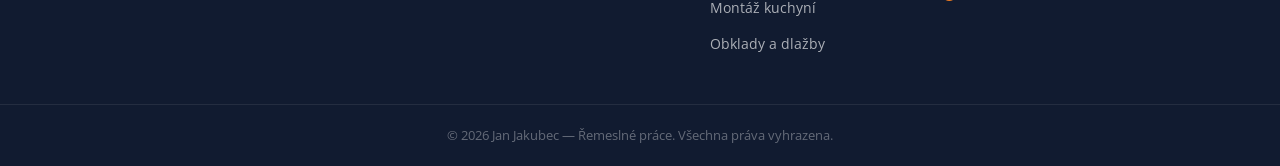
==== commit cab0515c: "phone number section added, schemas added" ====
--- a/kontakt.html
+++ b/kontakt.html
@@ -4,13 +4,160 @@
 <head>
   <meta charset="UTF-8">
   <meta name="viewport" content="width=device-width, initial-scale=1.0">
-  <title>Kontakt — Jan Jakubec</title>
+
+  <title>Kontakt – Jan Jakubec | Tel. 774 668 789 | Ústí nad Labem</title>
+  <meta name="description" content="Kontaktujte Jana Jakubce: tel. 774 668 789 (+420 774 668 789). Elektrikář a řemeslník v Ústí nad Labem. Nezávazná poptávka zdarma – rychlá odpověď.">
+  <meta name="keywords" content="kontakt Jan Jakubec, elektrikář Ústí nad Labem telefon, 774 668 789, 774668789, +420774668789, poptávka řemeslník">
+  <meta name="robots" content="index, follow">
+  <link rel="canonical" href="https://www.elektro-stavebniprace.cz/kontakt.html">
+
+  <!-- Open Graph -->
+  <meta property="og:type" content="website">
+  <meta property="og:locale" content="cs_CZ">
+  <meta property="og:site_name" content="Jan Jakubec – Řemeslné práce">
+  <meta property="og:title" content="Kontakt – Jan Jakubec | Tel. 774 668 789 | Ústí nad Labem">
+  <meta property="og:description" content="Kontaktujte Jana Jakubce: tel. 774 668 789 (+420 774 668 789). Elektrikář a řemeslník v Ústí nad Labem. Nezávazná poptávka zdarma.">
+  <meta property="og:url" content="https://www.elektro-stavebniprace.cz/kontakt.html">
+  <meta property="og:image" content="https://www.elektro-stavebniprace.cz/images/about.jpg">
+
   <link rel="stylesheet" href="https://cdnjs.cloudflare.com/ajax/libs/font-awesome/6.6.0/css/all.min.css">
   <link rel="stylesheet" href="https://api.ssps.cajthaml.eu/file/68f3df8a793bb6d00c5da848">
   <link rel="stylesheet" href="css/main.css">
   <link rel="stylesheet" href="css/navbar.css">
   <link rel="stylesheet" href="css/footer.css">
   <link rel="stylesheet" href="css/kontakt.css">
+
+  <!-- Strukturovaná data: LocalBusiness -->
+  <script type="application/ld+json">
+  {
+    "@context": "https://schema.org",
+    "@type": ["LocalBusiness", "Electrician", "Plumber", "RoofingContractor", "HomeAndConstructionBusiness"],
+    "name": "Jan Jakubec – Řemeslné a stavební práce",
+    "description": "Profesionální elektroinstalace, vodoinstalace, pokrývačské práce, sádrokartony, montáž kuchyní a obklady v Ústí nad Labem a okolí.",
+    "telephone": [
+      "+420774668789",
+      "+420 774 668 789",
+      "774668789",
+      "774 668 789"
+    ],
+    "email": "jan.jakubec@elektro-stavebniprace.cz",
+    "address": {
+      "@type": "PostalAddress",
+      "streetAddress": "V Jámě 2/942",
+      "addressLocality": "Ústí nad Labem-město",
+      "postalCode": "400 01",
+      "addressCountry": "CZ"
+    },
+    "geo": {
+      "@type": "GeoCoordinates",
+      "latitude": 50.6607,
+      "longitude": 14.0322
+    },
+    "areaServed": {
+      "@type": "Place",
+      "name": "Ústí nad Labem a Ústecký kraj"
+    },
+    "url": "https://www.elektro-stavebniprace.cz",
+    "sameAs": "https://maps.app.goo.gl/PL8YDqn6jmuZNi9D6",
+    "openingHoursSpecification": {
+      "@type": "OpeningHoursSpecification",
+      "dayOfWeek": ["Monday", "Tuesday", "Wednesday", "Thursday", "Friday"],
+      "opens": "07:00",
+      "closes": "17:00"
+    },
+    "priceRange": "$$"
+  }
+  </script>
+
+  <!-- Strukturovaná data: FAQPage -->
+  <script type="application/ld+json">
+  {
+    "@context": "https://schema.org",
+    "@type": "FAQPage",
+    "mainEntity": [
+      {
+        "@type": "Question",
+        "name": "Poskytujete bezplatnou cenovou nabídku na elektro a stavební práce?",
+        "acceptedAnswer": {
+          "@type": "Answer",
+          "text": "Ano, po konzultaci vašich požadavků nebo osobní prohlídce na místě připravím transparentní cenovou nabídku zcela zdarma a bez závazků."
+        }
+      },
+      {
+        "@type": "Question",
+        "name": "Kde všude v Ústeckém kraji poskytujete své služby?",
+        "acceptedAnswer": {
+          "@type": "Answer",
+          "text": "Působím primárně v Ústí nad Labem a blízkém okolí — Teplice, Děčín, Litoměřice. U větších zakázek po domluvě pokrývám celý Ústecký kraj."
+        }
+      },
+      {
+        "@type": "Question",
+        "name": "Provádíte kompletní rekonstrukce bytových jader a koupelen?",
+        "acceptedAnswer": {
+          "@type": "Answer",
+          "text": "Ano, zajišťuji kompletní rekonstrukce koupelen a bytových jader na klíč od elektro a vodoinstalace až po montáž sádrokartonů a obklady."
+        }
+      },
+      {
+        "@type": "Question",
+        "name": "Jak dlouho dopředu si musím řemeslnické práce objednat?",
+        "acceptedAnswer": {
+          "@type": "Answer",
+          "text": "Termíny závisí na aktuální vytíženosti. Menší elektrikářské a instalatérské úpravy lze většinou zvládnout do pár dní, u velkých rekonstrukcí doporučuji objednání měsíc předem."
+        }
+      },
+      {
+        "@type": "Question",
+        "name": "Zajišťujete také opravy poruch elektroinstalace a výměny jističů?",
+        "acceptedAnswer": {
+          "@type": "Answer",
+          "text": "Ano, provádím veškeré opravy porouchané elektroinstalace v bytech i domech, výměny zásuvek, vypínačů a vadných jističů, nicméně nepůsobím jako nonstop pohotovost."
+        }
+      },
+      {
+        "@type": "Question",
+        "name": "Máte potřebná oprávnění pro zapojování elektrických zařízení?",
+        "acceptedAnswer": {
+          "@type": "Answer",
+          "text": "Jsem plně kvalifikovaný a certifikovaný elektrikář s oprávněním pro montáže, opravy a zapojování elektrických zařízení podle platných norem a vyhlášek."
+        }
+      },
+      {
+        "@type": "Question",
+        "name": "Děláte i menší řemeslné práce a opravy v domácnosti?",
+        "acceptedAnswer": {
+          "@type": "Answer",
+          "text": "Samozřejmě, nedělám rozdíly ve velikosti zakázky. Přijedu zapojit lustr, vyměnit vadnou zásuvku, opravit kapající kohoutek i smontovat nový nábytek."
+        }
+      },
+      {
+        "@type": "Question",
+        "name": "Zajišťujete nákup a dovoz potřebného stavebního materiálu?",
+        "acceptedAnswer": {
+          "@type": "Answer",
+          "text": "Ano, veškerý potřebný elektromateriál, sádrokarton či stavební chemii sám nakoupím a přivezu na místo realizace, abyste byli zcela bez starostí."
+        }
+      },
+      {
+        "@type": "Question",
+        "name": "Je možné domluvit stavební práce i na víkend?",
+        "acceptedAnswer": {
+          "@type": "Answer",
+          "text": "Standardní provozní dobu mám od pondělí do pátku (7:00 – 17:00). Po dohodě a u specifických zakázek, které to vyžadují, jsem ochoten pracovat i o víkendu."
+        }
+      },
+      {
+        "@type": "Question",
+        "name": "Poskytujete záruku na provedené elektro a zednické práce?",
+        "acceptedAnswer": {
+          "@type": "Answer",
+          "text": "Na veškeré řemeslné práce a instalace poskytuji plnou zákonnou záruku. Dodržuji správné technologické postupy, které zaručují dlouhou životnost díla."
+        }
+      }
+    ]
+  }
+  </script>
 </head>
 
 <body>
@@ -33,7 +180,7 @@
                 <div class="c-card-icon"><i class="fa-solid fa-phone"></i></div>
                 <div class="c-card-text">
                   <h3>Zavolejte mi</h3>
-                  <a href="tel:+420774668789">+420 774 668 789</a>
+                  <a href="tel:774668789">+420 774 668 789</a>
                 </div>
               </div>
               
@@ -49,7 +196,7 @@
                 <div class="c-card-icon"><i class="fa-solid fa-map-location-dot"></i></div>
                 <div class="c-card-text">
                   <h3>Navštivte mě</h3>
-                  <p>V Jámě 2/942, 400 01 Ústí nad Labem-město</p>
+                  <a href="https://maps.app.goo.gl/PL8YDqn6jmuZNi9D6" target="_blank" rel="noopener noreferrer">V Jámě 2/942, 400 01 Ústí nad Labem-město</a>
                 </div>
               </div>
               
@@ -66,7 +213,7 @@
 
           <div class="map-wrap">
             <iframe
-              src="https://www.google.com/maps/embed?pb=!1m18!1m12!1m3!1d2532.8!2d14.0322!3d50.6607!2m3!1f0!2f0!3f0!3m2!1i1024!2i768!4f13.1!3m3!1m2!1s0x470e39b8518e7b7b%3A0x400af0f6614e730!2zw5NzdMOtIG5hZCBMYWJlbQ!5e0!3m2!1scs!2scz!4v1700000000000!5m2!1scs!2scz"
+              src="https://www.google.com/maps/embed?pb=!1m18!1m12!1m3!1d68042.75399268532!2d13.997582405803499!3d50.67068488297193!2m3!1f0!2f0!3f0!3m2!1i1024!2i768!4f13.1!3m3!1m2!1s0x47099b31cf28eec7%3A0x930cde169a941628!2sElektro%20a%20Stavebn%C3%AD%20pr%C3%A1ce!5e0!3m2!1scs!2scz!4v1774168293988!5m2!1scs!2scz"
               allowfullscreen="" loading="lazy" referrerpolicy="no-referrer-when-downgrade" title="Poloha na mapě">
             </iframe>
           </div>
@@ -84,37 +231,81 @@
         
         <div class="faq-grid">
           <details class="faq-item" open>
-            <summary class="faq-question">Poskytujete bezplatnou cenovou nabídku? <i class="fa-solid fa-chevron-down"></i></summary>
-            <div class="faq-answer">
-              <p>Ano, pošlete mi nezávaznou poptávku nebo mi zavolejte. Rád s vámi zkonzultuji detaily, v případě potřeby přijedu na obhlídku a zpracuji transparentní cenovou nabídku zcela zdarma.</p>
+            <summary class="faq-question">Poskytujete bezplatnou cenovou nabídku na elektro a stavební práce? <i class="fa-solid fa-chevron-down"></i></summary>
+            <div class="faq-answer">
+              <p>Ano, po konzultaci vašich požadavků nebo osobní prohlídce na místě připravím transparentní cenovou nabídku zcela zdarma a bez závazků.</p>
             </div>
           </details>
           
           <details class="faq-item">
-            <summary class="faq-question">Kde všude poskytujete své služby? <i class="fa-solid fa-chevron-down"></i></summary>
-            <div class="faq-answer">
-              <p>Působím primárně v Ústí nad Labem a okolí — Teplice, Děčín, Litoměřice a celý Ústecký kraj. U větších zakázek jsem schopen dojíždět i do vzdálenějších lokalit po domluvě.</p>
+            <summary class="faq-question">Kde všude v Ústeckém kraji poskytujete své služby? <i class="fa-solid fa-chevron-down"></i></summary>
+            <div class="faq-answer">
+              <p>Působím primárně v Ústí nad Labem a blízkém okolí — Teplice, Děčín, Litoměřice. U větších zakázek po domluvě pokrývám celý Ústecký kraj.</p>
             </div>
           </details>
           
           <details class="faq-item">
-            <summary class="faq-question">Jak dlouho trvá typická zakázka? <i class="fa-solid fa-chevron-down"></i></summary>
-            <div class="faq-answer">
-              <p>Doba realizace závisí na rozsahu prací. Drobné opravy zvládnu za jeden den, kompletní elektroinstalace nebo vodoinstalace v bytě obvykle trvá 3–7 dní. Přesný harmonogram vám vždy sdělím předem.</p>
+            <summary class="faq-question">Provádíte kompletní rekonstrukce bytových jader a koupelen? <i class="fa-solid fa-chevron-down"></i></summary>
+            <div class="faq-answer">
+              <p>Ano, zajišťuji kompletní rekonstrukce koupelen a bytových jader na klíč od elektro a vodoinstalace až po montáž sádrokartonů a obklady.</p>
             </div>
           </details>
           
           <details class="faq-item">
-            <summary class="faq-question">Poskytujete záruku na provedené práce? <i class="fa-solid fa-chevron-down"></i></summary>
-            <div class="faq-answer">
-              <p>Samozřejmě. Na všechny provedené práce poskytuji plnou záruku v souladu s platnou legislativou. U vybraných materiálů platí prodloužená záruka přímo od výrobců.</p>
+            <summary class="faq-question">Jak dlouho dopředu si musím řemeslnické práce objednat? <i class="fa-solid fa-chevron-down"></i></summary>
+            <div class="faq-answer">
+              <p>Termíny závisí na aktuální vytíženosti. Menší elektrikářské a instalatérské úpravy lze většinou zvládnout do pár dní, u velkých rekonstrukcí doporučuji objednání měsíc předem.</p>
+            </div>
+          </details>
+
+          <details class="faq-item">
+            <summary class="faq-question">Zajišťujete také opravy poruch elektroinstalace a výměny jističů? <i class="fa-solid fa-chevron-down"></i></summary>
+            <div class="faq-answer">
+              <p>Ano, provádím veškeré opravy porouchané elektroinstalace v bytech i domech, výměny zásuvek, vypínačů a vadných jističů, nicméně nepůsobím jako nonstop pohotovost.</p>
+            </div>
+          </details>
+
+          <details class="faq-item">
+            <summary class="faq-question">Máte potřebná oprávnění pro zapojování elektrických zařízení? <i class="fa-solid fa-chevron-down"></i></summary>
+            <div class="faq-answer">
+              <p>Jsem plně kvalifikovaný a certifikovaný elektrikář s oprávněním pro montáže, opravy a zapojování elektrických zařízení podle platných norem a vyhlášek.</p>
+            </div>
+          </details>
+
+          <details class="faq-item">
+            <summary class="faq-question">Děláte i menší řemeslné práce a opravy v domácnosti? <i class="fa-solid fa-chevron-down"></i></summary>
+            <div class="faq-answer">
+              <p>Samozřejmě, nedělám rozdíly ve velikosti zakázky. Přijedu zapojit lustr, vyměnit vadnou zásuvku, opravit kapající kohoutek i smontovat nový nábytek.</p>
+            </div>
+          </details>
+
+          <details class="faq-item">
+            <summary class="faq-question">Zajišťujete nákup a dovoz potřebného stavebního materiálu? <i class="fa-solid fa-chevron-down"></i></summary>
+            <div class="faq-answer">
+              <p>Ano, veškerý potřebný elektromateriál, sádrokarton či stavební chemii sám nakoupím a přivezu na místo realizace, abyste byli zcela bez starostí.</p>
+            </div>
+          </details>
+
+          <details class="faq-item">
+            <summary class="faq-question">Je možné domluvit stavební práce i na víkend? <i class="fa-solid fa-chevron-down"></i></summary>
+            <div class="faq-answer">
+              <p>Standardní provozní dobu mám od pondělí do pátku (7:00 – 17:00). Po dohodě a u specifických zakázek, které to vyžadují, jsem ochoten pracovat i o víkendu.</p>
+            </div>
+          </details>
+
+          <details class="faq-item">
+            <summary class="faq-question">Poskytujete záruku na provedené elektro a zednické práce? <i class="fa-solid fa-chevron-down"></i></summary>
+            <div class="faq-answer">
+              <p>Na veškeré řemeslné práce a instalace poskytuji plnou zákonnou záruku. Dodržuji správné technologické postupy, které zaručují dlouhou životnost díla.</p>
             </div>
           </details>
         </div>
       </div>
     </section>
+
   </main>
 
+  <div id="phone-info-placeholder"></div>
   <div id="footer-placeholder"></div>
 
   <script src="js/components.js"></script>
--- a/css/main.css
+++ b/css/main.css
@@ -114,3 +114,53 @@
   color: var(--color-white);
 }
 
+/* Phone Info Section */
+.phone-info-section {
+  padding: 100px 0;
+  text-align: center;
+  background: var(--color-white);
+}
+
+.phone-info-section .section-title {
+  margin-bottom: 20px;
+}
+
+.phone-info-desc {
+  max-width: 800px;
+  margin: 0 auto 30px auto;
+  color: var(--color-text-muted);
+  line-height: 1.7;
+}
+
+.phone-numbers-grid {
+  display: flex;
+  flex-wrap: wrap;
+  justify-content: center;
+  gap: 15px;
+}
+
+.phone-number-card {
+  background: var(--color-white);
+  padding: 12px 24px;
+  border-radius: var(--radius);
+  font-family: var(--font-heading);
+  font-weight: 700;
+  color: var(--color-primary);
+  box-shadow: var(--shadow);
+  border: 1px solid rgba(0,0,0,0.05);
+  text-decoration: none;
+  transition: transform var(--transition), box-shadow var(--transition);
+  display: inline-flex;
+  align-items: center;
+  gap: 8px;
+}
+
+.phone-number-card i {
+  color: var(--color-accent);
+}
+
+.phone-number-card:hover {
+  transform: translateY(-2px);
+  box-shadow: 0 8px 24px rgba(0,0,0,0.08);
+}
+
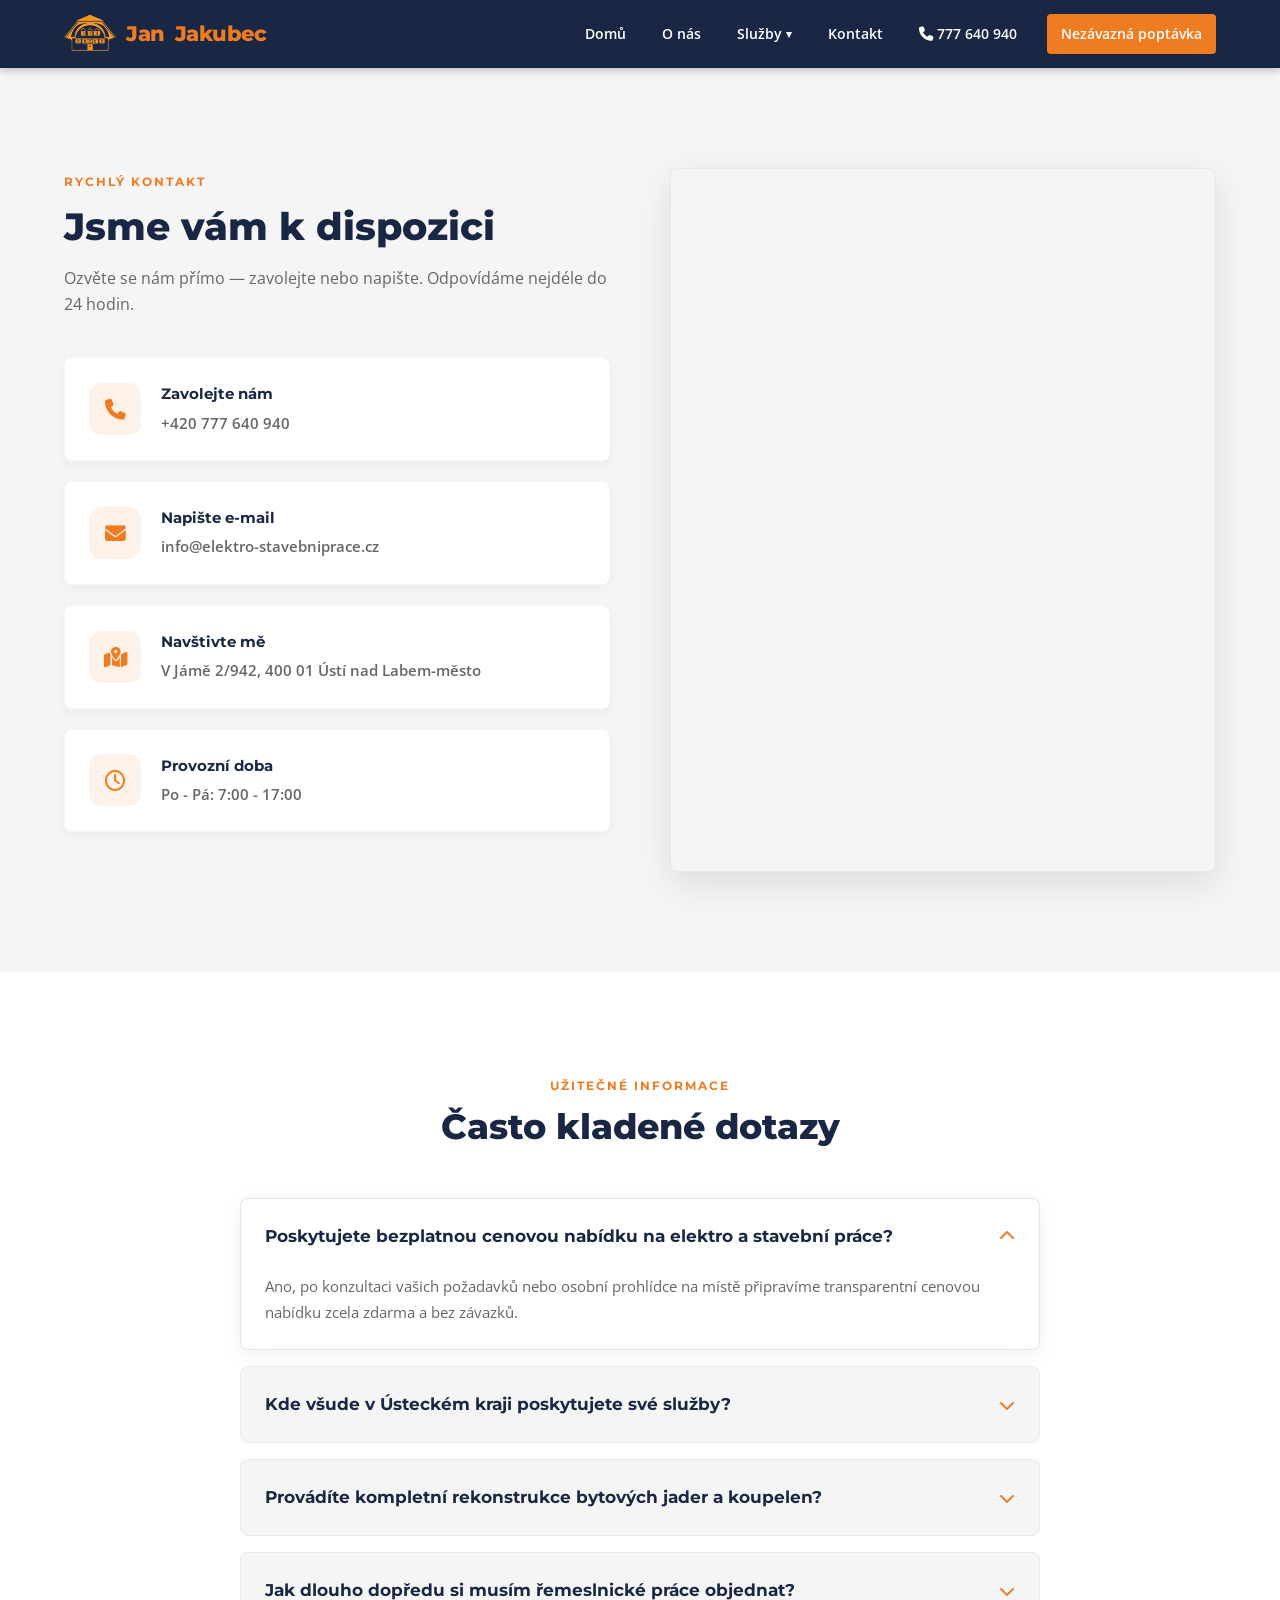
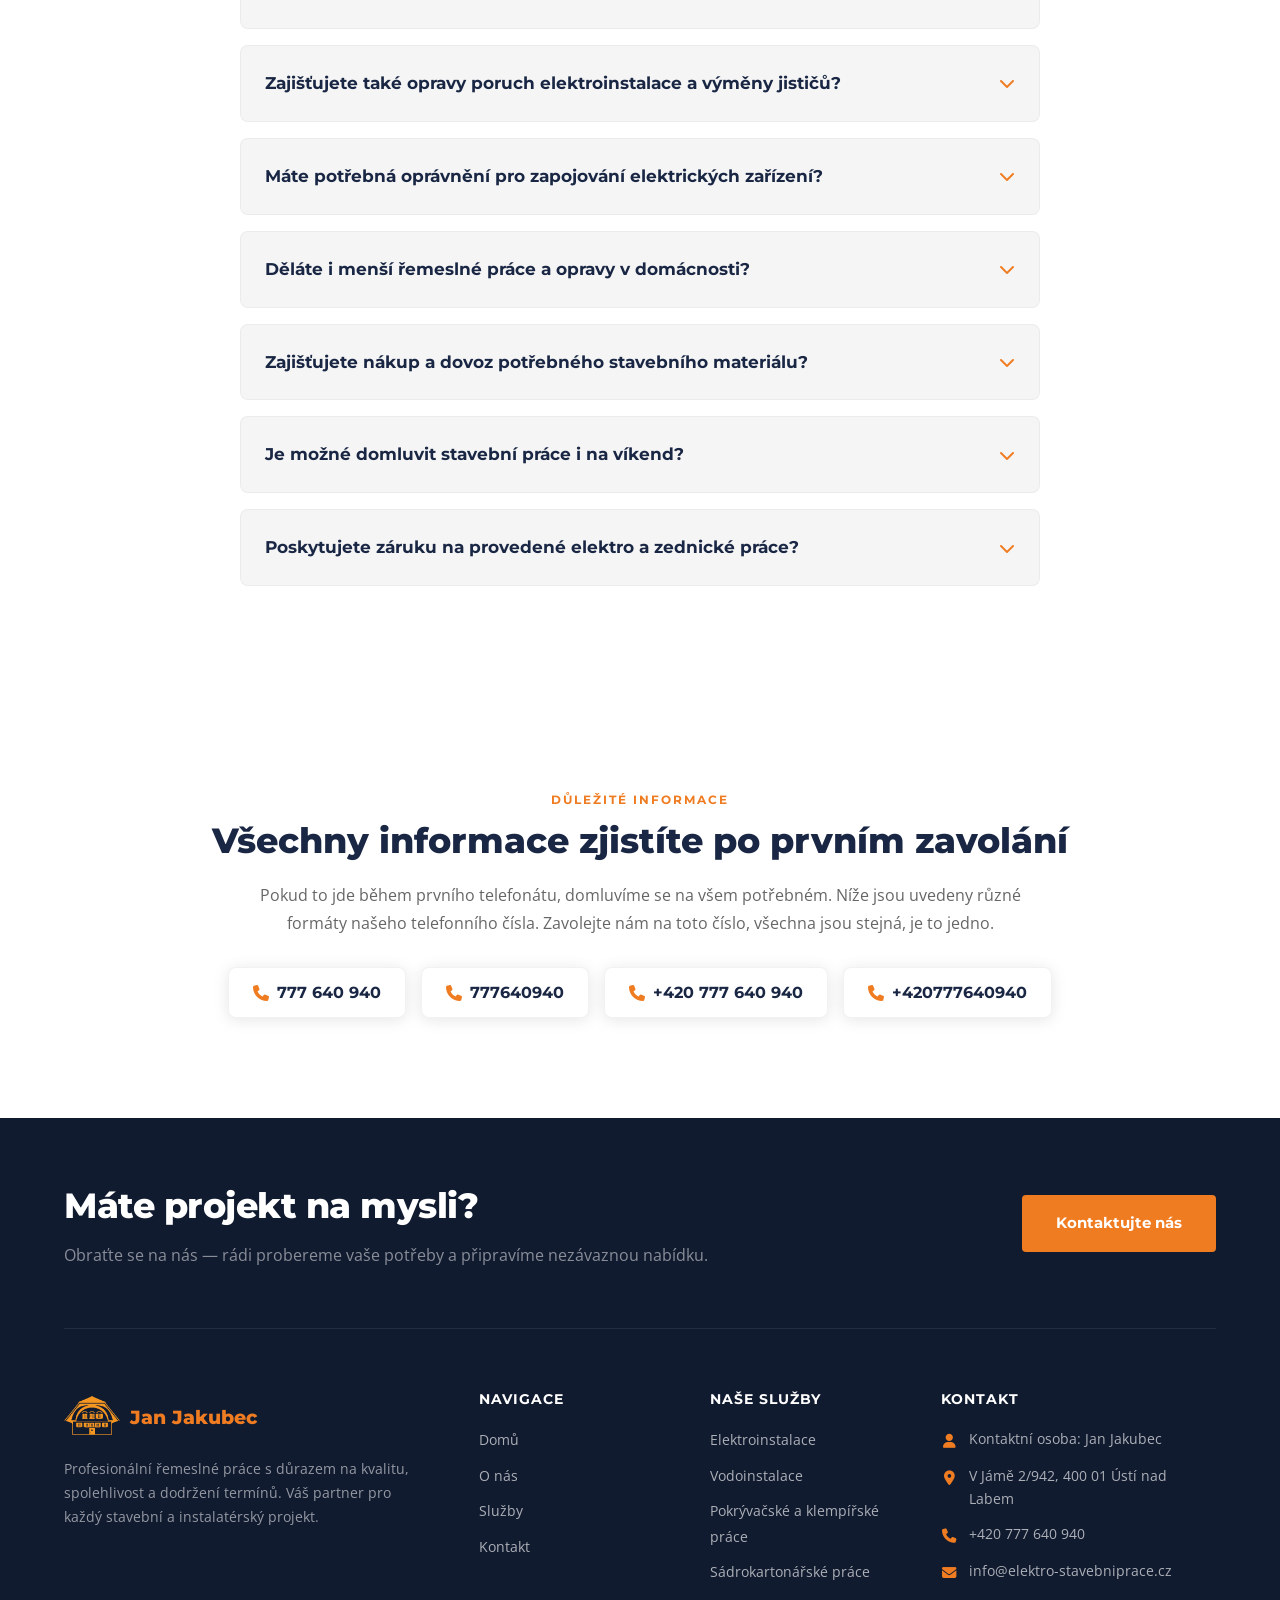
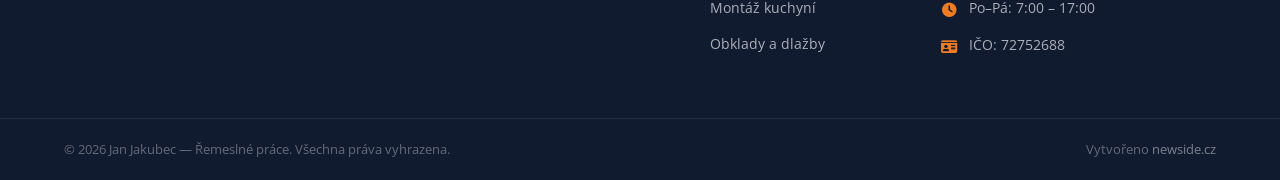
==== commit 0d3d7d55: "Plural form everywhere, ico added, phone and email updated, images optimized, logo added" ====
--- a/kontakt.html
+++ b/kontakt.html
@@ -5,9 +5,9 @@
   <meta charset="UTF-8">
   <meta name="viewport" content="width=device-width, initial-scale=1.0">
 
-  <title>Kontakt – Jan Jakubec | Tel. 774 668 789 | Ústí nad Labem</title>
-  <meta name="description" content="Kontaktujte Jana Jakubce: tel. 774 668 789 (+420 774 668 789). Elektrikář a řemeslník v Ústí nad Labem. Nezávazná poptávka zdarma – rychlá odpověď.">
-  <meta name="keywords" content="kontakt Jan Jakubec, elektrikář Ústí nad Labem telefon, 774 668 789, 774668789, +420774668789, poptávka řemeslník">
+  <title>Kontakt – Jan Jakubec | Tel. 777 640 940 | Ústí nad Labem</title>
+  <meta name="description" content="Kontaktujte Jana Jakubce: tel. 777 640 940 (+420 777 640 940). Elektrikář a řemeslník v Ústí nad Labem. Nezávazná poptávka zdarma – rychlá odpověď.">
+  <meta name="keywords" content="kontakt Jan Jakubec, elektrikář Ústí nad Labem telefon, 777 640 940, 777640940, +420777640940, poptávka řemeslník">
   <meta name="robots" content="index, follow">
   <link rel="canonical" href="https://www.elektro-stavebniprace.cz/kontakt.html">
 
@@ -15,10 +15,10 @@
   <meta property="og:type" content="website">
   <meta property="og:locale" content="cs_CZ">
   <meta property="og:site_name" content="Jan Jakubec – Řemeslné práce">
-  <meta property="og:title" content="Kontakt – Jan Jakubec | Tel. 774 668 789 | Ústí nad Labem">
-  <meta property="og:description" content="Kontaktujte Jana Jakubce: tel. 774 668 789 (+420 774 668 789). Elektrikář a řemeslník v Ústí nad Labem. Nezávazná poptávka zdarma.">
+  <meta property="og:title" content="Kontakt – Jan Jakubec | Tel. 777 640 940 | Ústí nad Labem">
+  <meta property="og:description" content="Kontaktujte Jana Jakubce: tel. 777 640 940 (+420 777 640 940). Elektrikář a řemeslník v Ústí nad Labem. Nezávazná poptávka zdarma.">
   <meta property="og:url" content="https://www.elektro-stavebniprace.cz/kontakt.html">
-  <meta property="og:image" content="https://www.elektro-stavebniprace.cz/images/about.jpg">
+  <meta property="og:image" content="https://www.elektro-stavebniprace.cz/images/about.webp">
 
   <link rel="stylesheet" href="https://cdnjs.cloudflare.com/ajax/libs/font-awesome/6.6.0/css/all.min.css">
   <link rel="stylesheet" href="https://api.ssps.cajthaml.eu/file/68f3df8a793bb6d00c5da848">
@@ -35,12 +35,12 @@
     "name": "Jan Jakubec – Řemeslné a stavební práce",
     "description": "Profesionální elektroinstalace, vodoinstalace, pokrývačské práce, sádrokartony, montáž kuchyní a obklady v Ústí nad Labem a okolí.",
     "telephone": [
-      "+420774668789",
-      "+420 774 668 789",
-      "774668789",
-      "774 668 789"
+      "+420777640940",
+      "+420 777 640 940",
+      "777640940",
+      "777 640 940"
     ],
-    "email": "jan.jakubec@elektro-stavebniprace.cz",
+    "email": "info@elektro-stavebniprace.cz",
     "address": {
       "@type": "PostalAddress",
       "streetAddress": "V Jámě 2/942",
@@ -80,7 +80,7 @@
         "name": "Poskytujete bezplatnou cenovou nabídku na elektro a stavební práce?",
         "acceptedAnswer": {
           "@type": "Answer",
-          "text": "Ano, po konzultaci vašich požadavků nebo osobní prohlídce na místě připravím transparentní cenovou nabídku zcela zdarma a bez závazků."
+          "text": "Ano, po konzultaci vašich požadavků nebo osobní prohlídce na místě připravíme transparentní cenovou nabídku zcela zdarma a bez závazků."
         }
       },
       {
@@ -88,7 +88,7 @@
         "name": "Kde všude v Ústeckém kraji poskytujete své služby?",
         "acceptedAnswer": {
           "@type": "Answer",
-          "text": "Působím primárně v Ústí nad Labem a blízkém okolí — Teplice, Děčín, Litoměřice. U větších zakázek po domluvě pokrývám celý Ústecký kraj."
+          "text": "Působíme primárně v Ústí nad Labem a blízkém okolí — Teplice, Děčín, Litoměřice. U větších zakázek po domluvě pokrýváme celý Ústecký kraj."
         }
       },
       {
@@ -96,7 +96,7 @@
         "name": "Provádíte kompletní rekonstrukce bytových jader a koupelen?",
         "acceptedAnswer": {
           "@type": "Answer",
-          "text": "Ano, zajišťuji kompletní rekonstrukce koupelen a bytových jader na klíč od elektro a vodoinstalace až po montáž sádrokartonů a obklady."
+          "text": "Ano, zajišťujeme kompletní rekonstrukce koupelen a bytových jader na klíč od elektro a vodoinstalace až po montáž sádrokartonů a obklady."
         }
       },
       {
@@ -104,7 +104,7 @@
         "name": "Jak dlouho dopředu si musím řemeslnické práce objednat?",
         "acceptedAnswer": {
           "@type": "Answer",
-          "text": "Termíny závisí na aktuální vytíženosti. Menší elektrikářské a instalatérské úpravy lze většinou zvládnout do pár dní, u velkých rekonstrukcí doporučuji objednání měsíc předem."
+          "text": "Termíny závisí na aktuální vytíženosti. Menší elektrikářské a instalatérské úpravy lze většinou zvládnout do pár dní, u velkých rekonstrukcí doporučujeme objednání měsíc předem."
         }
       },
       {
@@ -112,7 +112,7 @@
         "name": "Zajišťujete také opravy poruch elektroinstalace a výměny jističů?",
         "acceptedAnswer": {
           "@type": "Answer",
-          "text": "Ano, provádím veškeré opravy porouchané elektroinstalace v bytech i domech, výměny zásuvek, vypínačů a vadných jističů, nicméně nepůsobím jako nonstop pohotovost."
+          "text": "Ano, provádíme veškeré opravy porouchané elektroinstalace v bytech i domech, výměny zásuvek, vypínačů a vadných jističů, nicméně nepůsobíme jako nonstop pohotovost."
         }
       },
       {
@@ -120,7 +120,7 @@
         "name": "Máte potřebná oprávnění pro zapojování elektrických zařízení?",
         "acceptedAnswer": {
           "@type": "Answer",
-          "text": "Jsem plně kvalifikovaný a certifikovaný elektrikář s oprávněním pro montáže, opravy a zapojování elektrických zařízení podle platných norem a vyhlášek."
+          "text": "Jsme plně kvalifikovaní a certifikovaní elektrikáři s oprávněním pro montáže, opravy a zapojování elektrických zařízení podle platných norem a vyhlášek."
         }
       },
       {
@@ -128,7 +128,7 @@
         "name": "Děláte i menší řemeslné práce a opravy v domácnosti?",
         "acceptedAnswer": {
           "@type": "Answer",
-          "text": "Samozřejmě, nedělám rozdíly ve velikosti zakázky. Přijedu zapojit lustr, vyměnit vadnou zásuvku, opravit kapající kohoutek i smontovat nový nábytek."
+          "text": "Samozřejmě, neděláme rozdíly ve velikosti zakázky. Přijedeme zapojit lustr, vyměnit vadnou zásuvku, opravit kapající kohoutek i smontovat nový nábytek."
         }
       },
       {
@@ -136,7 +136,7 @@
         "name": "Zajišťujete nákup a dovoz potřebného stavebního materiálu?",
         "acceptedAnswer": {
           "@type": "Answer",
-          "text": "Ano, veškerý potřebný elektromateriál, sádrokarton či stavební chemii sám nakoupím a přivezu na místo realizace, abyste byli zcela bez starostí."
+          "text": "Ano, veškerý potřebný elektromateriál, sádrokarton či stavební chemii sami nakoupíme a přivezeme na místo realizace, abyste byli zcela bez starostí."
         }
       },
       {
@@ -144,7 +144,7 @@
         "name": "Je možné domluvit stavební práce i na víkend?",
         "acceptedAnswer": {
           "@type": "Answer",
-          "text": "Standardní provozní dobu mám od pondělí do pátku (7:00 – 17:00). Po dohodě a u specifických zakázek, které to vyžadují, jsem ochoten pracovat i o víkendu."
+          "text": "Standardní provozní dobu máme od pondělí do pátku (7:00 – 17:00). Po dohodě a u specifických zakázek, které to vyžadují, jsme ochotni pracovat i o víkendu."
         }
       },
       {
@@ -152,7 +152,7 @@
         "name": "Poskytujete záruku na provedené elektro a zednické práce?",
         "acceptedAnswer": {
           "@type": "Answer",
-          "text": "Na veškeré řemeslné práce a instalace poskytuji plnou zákonnou záruku. Dodržuji správné technologické postupy, které zaručují dlouhou životnost díla."
+          "text": "Na veškeré řemeslné práce a instalace poskytujeme plnou zákonnou záruku. Dodržujeme správné technologické postupy, které zaručují dlouhou životnost díla."
         }
       }
     ]
@@ -172,15 +172,15 @@
 
           <div class="contact-info">
             <span class="section-label">Rychlý kontakt</span>
-            <h2>Jsem vám k dispozici</h2>
-            <p class="contact-desc">Ozvěte se mi přímo — zavolejte nebo napište. Odpovídám nejdéle do 24 hodin.</p>
+            <h2>Jsme vám k dispozici</h2>
+            <p class="contact-desc">Ozvěte se nám přímo — zavolejte nebo napište. Odpovídáme nejdéle do 24 hodin.</p>
             
             <div class="contact-cards">
               <div class="contact-card">
                 <div class="c-card-icon"><i class="fa-solid fa-phone"></i></div>
                 <div class="c-card-text">
-                  <h3>Zavolejte mi</h3>
-                  <a href="tel:774668789">+420 774 668 789</a>
+                  <h3>Zavolejte nám</h3>
+                  <a href="tel:777640940">+420 777 640 940</a>
                 </div>
               </div>
               
@@ -188,7 +188,7 @@
                 <div class="c-card-icon"><i class="fa-solid fa-envelope"></i></div>
                 <div class="c-card-text">
                   <h3>Napište e-mail</h3>
-                  <a href="mailto:jan.jakubec@elektro-stavebniprace.cz">jan.jakubec@elektro-stavebniprace.cz</a>
+                  <a href="mailto:info@elektro-stavebniprace.cz">info@elektro-stavebniprace.cz</a>
                 </div>
               </div>
               
@@ -233,70 +233,70 @@
           <details class="faq-item" open>
             <summary class="faq-question">Poskytujete bezplatnou cenovou nabídku na elektro a stavební práce? <i class="fa-solid fa-chevron-down"></i></summary>
             <div class="faq-answer">
-              <p>Ano, po konzultaci vašich požadavků nebo osobní prohlídce na místě připravím transparentní cenovou nabídku zcela zdarma a bez závazků.</p>
+              <p>Ano, po konzultaci vašich požadavků nebo osobní prohlídce na místě připravíme transparentní cenovou nabídku zcela zdarma a bez závazků.</p>
             </div>
           </details>
           
           <details class="faq-item">
             <summary class="faq-question">Kde všude v Ústeckém kraji poskytujete své služby? <i class="fa-solid fa-chevron-down"></i></summary>
             <div class="faq-answer">
-              <p>Působím primárně v Ústí nad Labem a blízkém okolí — Teplice, Děčín, Litoměřice. U větších zakázek po domluvě pokrývám celý Ústecký kraj.</p>
+              <p>Působíme primárně v Ústí nad Labem a blízkém okolí — Teplice, Děčín, Litoměřice. U větších zakázek po domluvě pokrýváme celý Ústecký kraj.</p>
             </div>
           </details>
           
           <details class="faq-item">
             <summary class="faq-question">Provádíte kompletní rekonstrukce bytových jader a koupelen? <i class="fa-solid fa-chevron-down"></i></summary>
             <div class="faq-answer">
-              <p>Ano, zajišťuji kompletní rekonstrukce koupelen a bytových jader na klíč od elektro a vodoinstalace až po montáž sádrokartonů a obklady.</p>
+              <p>Ano, zajišťujeme kompletní rekonstrukce koupelen a bytových jader na klíč od elektro a vodoinstalace až po montáž sádrokartonů a obklady.</p>
             </div>
           </details>
           
           <details class="faq-item">
             <summary class="faq-question">Jak dlouho dopředu si musím řemeslnické práce objednat? <i class="fa-solid fa-chevron-down"></i></summary>
             <div class="faq-answer">
-              <p>Termíny závisí na aktuální vytíženosti. Menší elektrikářské a instalatérské úpravy lze většinou zvládnout do pár dní, u velkých rekonstrukcí doporučuji objednání měsíc předem.</p>
+              <p>Termíny závisí na aktuální vytíženosti. Menší elektrikářské a instalatérské úpravy lze většinou zvládnout do pár dní, u velkých rekonstrukcí doporučujeme objednání měsíc předem.</p>
             </div>
           </details>
 
           <details class="faq-item">
             <summary class="faq-question">Zajišťujete také opravy poruch elektroinstalace a výměny jističů? <i class="fa-solid fa-chevron-down"></i></summary>
             <div class="faq-answer">
-              <p>Ano, provádím veškeré opravy porouchané elektroinstalace v bytech i domech, výměny zásuvek, vypínačů a vadných jističů, nicméně nepůsobím jako nonstop pohotovost.</p>
+              <p>Ano, provádíme veškeré opravy porouchané elektroinstalace v bytech i domech, výměny zásuvek, vypínačů a vadných jističů, nicméně nepůsobíme jako nonstop pohotovost.</p>
             </div>
           </details>
 
           <details class="faq-item">
             <summary class="faq-question">Máte potřebná oprávnění pro zapojování elektrických zařízení? <i class="fa-solid fa-chevron-down"></i></summary>
             <div class="faq-answer">
-              <p>Jsem plně kvalifikovaný a certifikovaný elektrikář s oprávněním pro montáže, opravy a zapojování elektrických zařízení podle platných norem a vyhlášek.</p>
+              <p>Jsme plně kvalifikovaní a certifikovaní elektrikáři s oprávněním pro montáže, opravy a zapojování elektrických zařízení podle platných norem a vyhlášek.</p>
             </div>
           </details>
 
           <details class="faq-item">
             <summary class="faq-question">Děláte i menší řemeslné práce a opravy v domácnosti? <i class="fa-solid fa-chevron-down"></i></summary>
             <div class="faq-answer">
-              <p>Samozřejmě, nedělám rozdíly ve velikosti zakázky. Přijedu zapojit lustr, vyměnit vadnou zásuvku, opravit kapající kohoutek i smontovat nový nábytek.</p>
+              <p>Samozřejmě, neděláme rozdíly ve velikosti zakázky. Přijedeme zapojit lustr, vyměnit vadnou zásuvku, opravit kapající kohoutek i smontovat nový nábytek.</p>
             </div>
           </details>
 
           <details class="faq-item">
             <summary class="faq-question">Zajišťujete nákup a dovoz potřebného stavebního materiálu? <i class="fa-solid fa-chevron-down"></i></summary>
             <div class="faq-answer">
-              <p>Ano, veškerý potřebný elektromateriál, sádrokarton či stavební chemii sám nakoupím a přivezu na místo realizace, abyste byli zcela bez starostí.</p>
+              <p>Ano, veškerý potřebný elektromateriál, sádrokarton či stavební chemii sami nakoupíme a přivezeme na místo realizace, abyste byli zcela bez starostí.</p>
             </div>
           </details>
 
           <details class="faq-item">
             <summary class="faq-question">Je možné domluvit stavební práce i na víkend? <i class="fa-solid fa-chevron-down"></i></summary>
             <div class="faq-answer">
-              <p>Standardní provozní dobu mám od pondělí do pátku (7:00 – 17:00). Po dohodě a u specifických zakázek, které to vyžadují, jsem ochoten pracovat i o víkendu.</p>
+              <p>Standardní provozní dobu máme od pondělí do pátku (7:00 – 17:00). Po dohodě a u specifických zakázek, které to vyžadují, jsme ochotni pracovat i o víkendu.</p>
             </div>
           </details>
 
           <details class="faq-item">
             <summary class="faq-question">Poskytujete záruku na provedené elektro a zednické práce? <i class="fa-solid fa-chevron-down"></i></summary>
             <div class="faq-answer">
-              <p>Na veškeré řemeslné práce a instalace poskytuji plnou zákonnou záruku. Dodržuji správné technologické postupy, které zaručují dlouhou životnost díla.</p>
+              <p>Na veškeré řemeslné práce a instalace poskytujeme plnou zákonnou záruku. Dodržujeme správné technologické postupy, které zaručují dlouhou životnost díla.</p>
             </div>
           </details>
         </div>
--- a/css/navbar.css
+++ b/css/navbar.css
@@ -17,12 +17,25 @@
   font-family: var(--font-heading);
   font-size: 1.3rem;
   font-weight: 800;
-  color: var(--color-white);
+  color: var(--color-accent);
   letter-spacing: -0.5px;
 }
 
 .nav-logo span {
   color: var(--color-accent);
+}
+
+.nav-logo {
+  display: flex;
+  align-items: center;
+  gap: 10px;
+}
+
+.nav-logo-img {
+  height: 52px;
+  width: auto;
+  display: block;
+  filter: invert(56%) sepia(86%) saturate(600%) hue-rotate(347deg) brightness(103%) contrast(92%);
 }
 
 .nav-links {
@@ -150,7 +163,7 @@
   transition: transform var(--transition), opacity var(--transition);
 }
 
-@media (max-width: 768px) {
+@media (max-width: 1024px) {
   .nav-toggle {
     display: flex;
   }
--- a/css/footer.css
+++ b/css/footer.css
@@ -47,6 +47,24 @@
 
 .footer-logo span {
   color: var(--color-accent);
+}
+
+.footer-logo {
+  display: flex;
+  align-items: center;
+  gap: 10px;
+}
+
+.footer-logo-img {
+  height: 56px;
+  width: auto;
+  display: block;
+  filter: invert(56%) sepia(86%) saturate(600%) hue-rotate(347deg) brightness(103%) contrast(92%);
+}
+
+.footer-logo em {
+  color: var(--color-accent);
+  font-style: normal;
 }
 
 .footer-tagline {
@@ -104,9 +122,26 @@
 .footer-bottom {
   border-top: 1px solid rgba(255, 255, 255, 0.08);
   padding: 20px 0;
-  text-align: center;
   font-size: 0.82rem;
   color: rgba(255, 255, 255, 0.35);
+}
+
+.footer-bottom-inner {
+  display: flex;
+  justify-content: space-between;
+  align-items: center;
+  gap: 16px;
+  flex-wrap: wrap;
+}
+
+.footer-bottom-inner a {
+  color: rgba(255, 255, 255, 0.45);
+  text-decoration: none;
+  transition: color 0.2s;
+}
+
+.footer-bottom-inner a:hover {
+  color: var(--color-accent);
 }
 
 @media (max-width: 900px) {
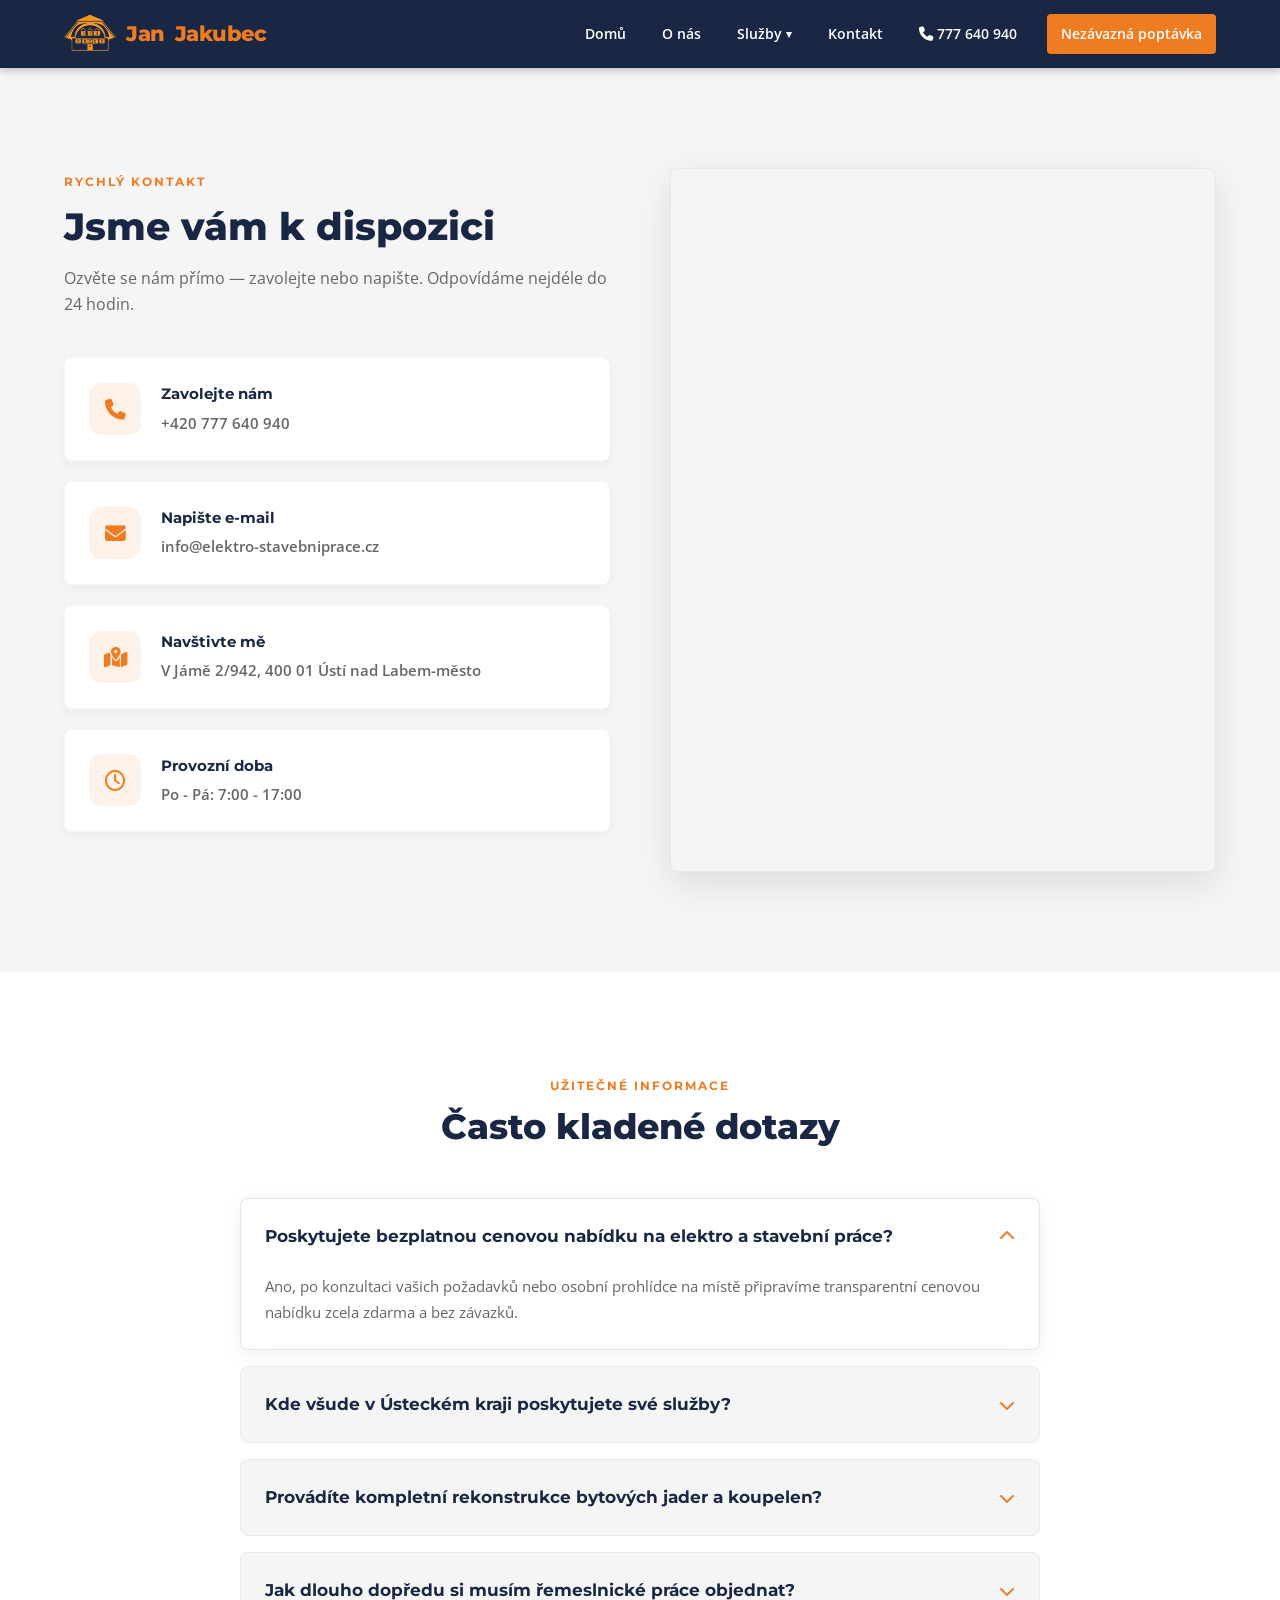
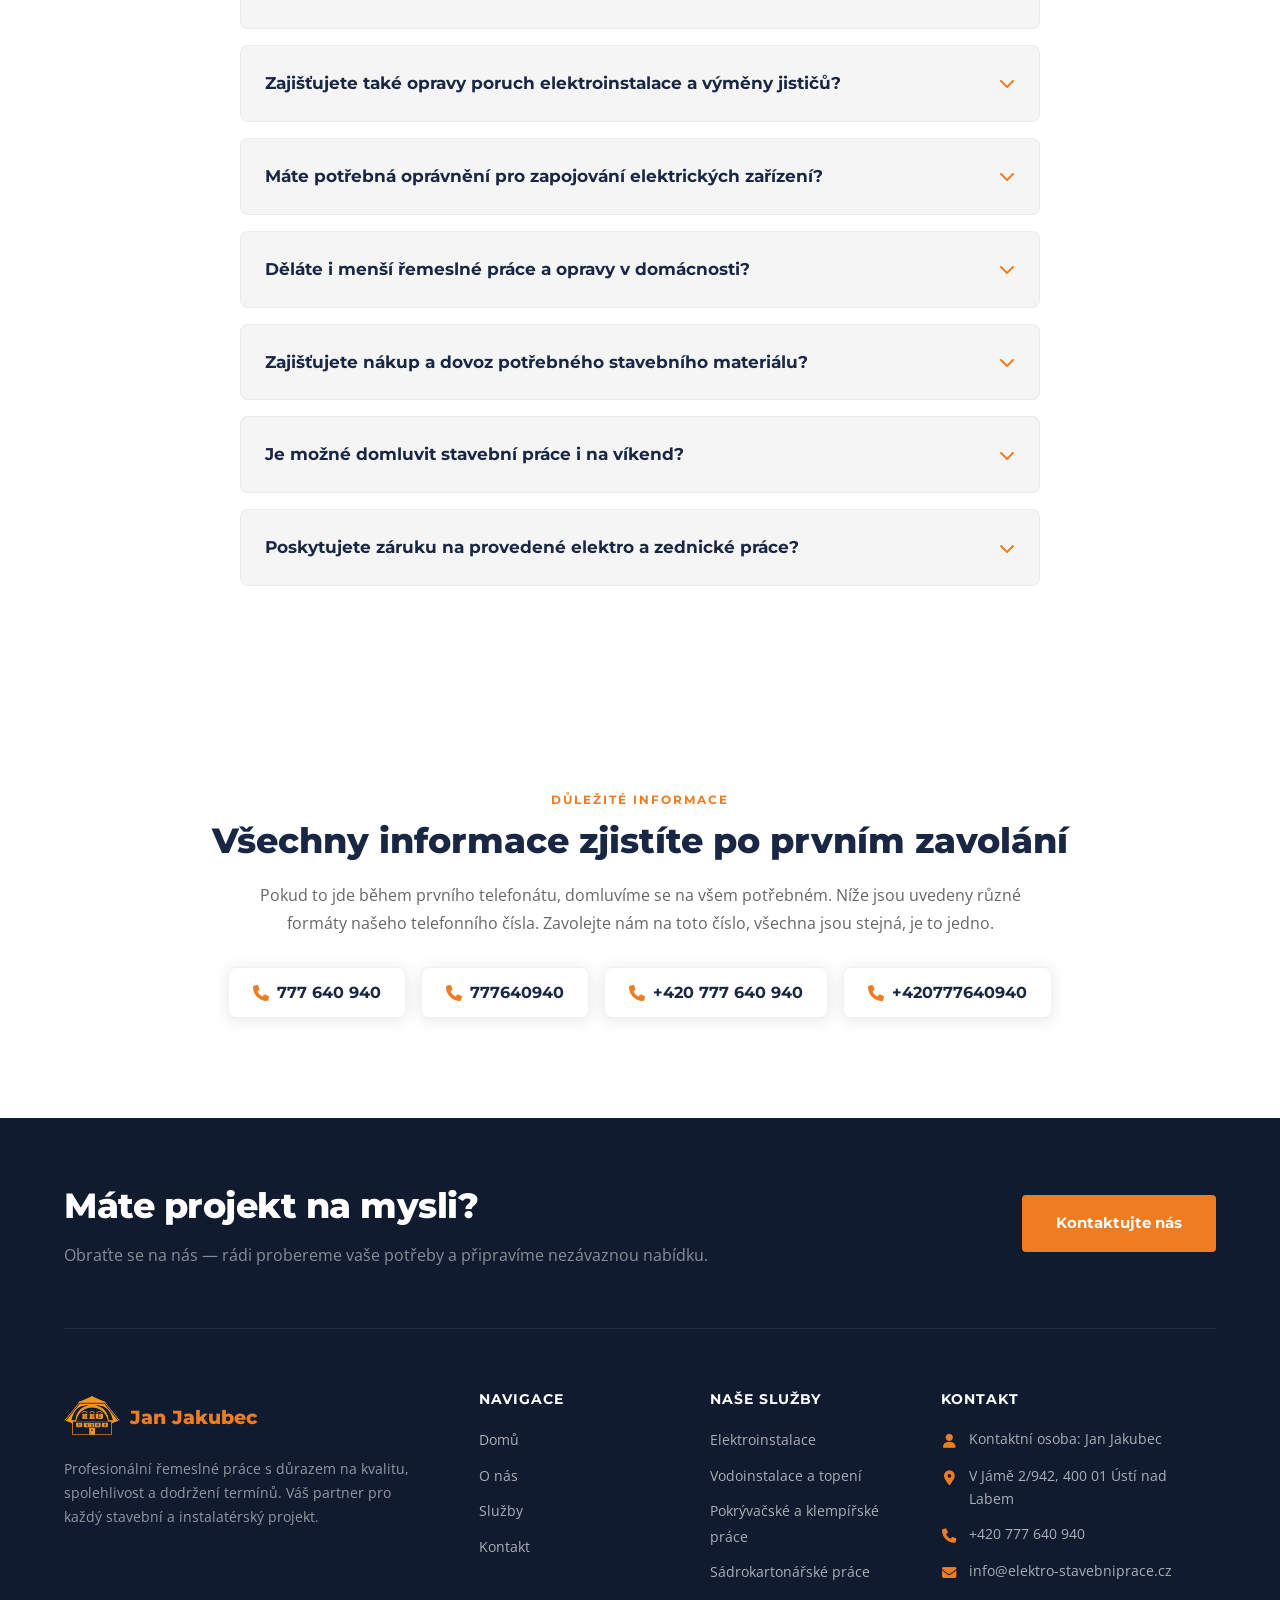
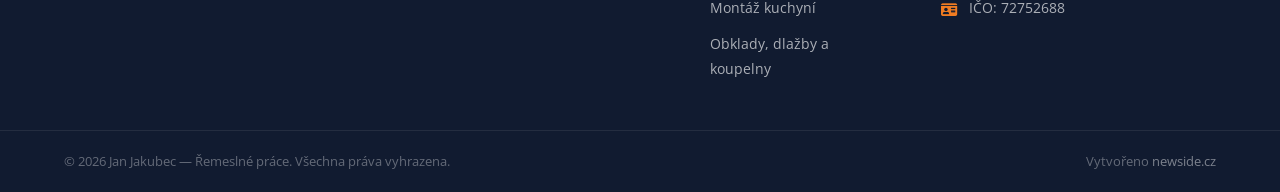
==== commit f35348ae: "realizace photos added to each service page and home page, team in about us added" ====
--- a/kontakt.html
+++ b/kontakt.html
@@ -21,7 +21,7 @@
   <meta property="og:image" content="https://www.elektro-stavebniprace.cz/images/about.webp">
 
   <link rel="stylesheet" href="https://cdnjs.cloudflare.com/ajax/libs/font-awesome/6.6.0/css/all.min.css">
-  <link rel="stylesheet" href="https://api.ssps.cajthaml.eu/file/68f3df8a793bb6d00c5da848">
+  <link rel="stylesheet" href="css/reset.css">
   <link rel="stylesheet" href="css/main.css">
   <link rel="stylesheet" href="css/navbar.css">
   <link rel="stylesheet" href="css/footer.css">
